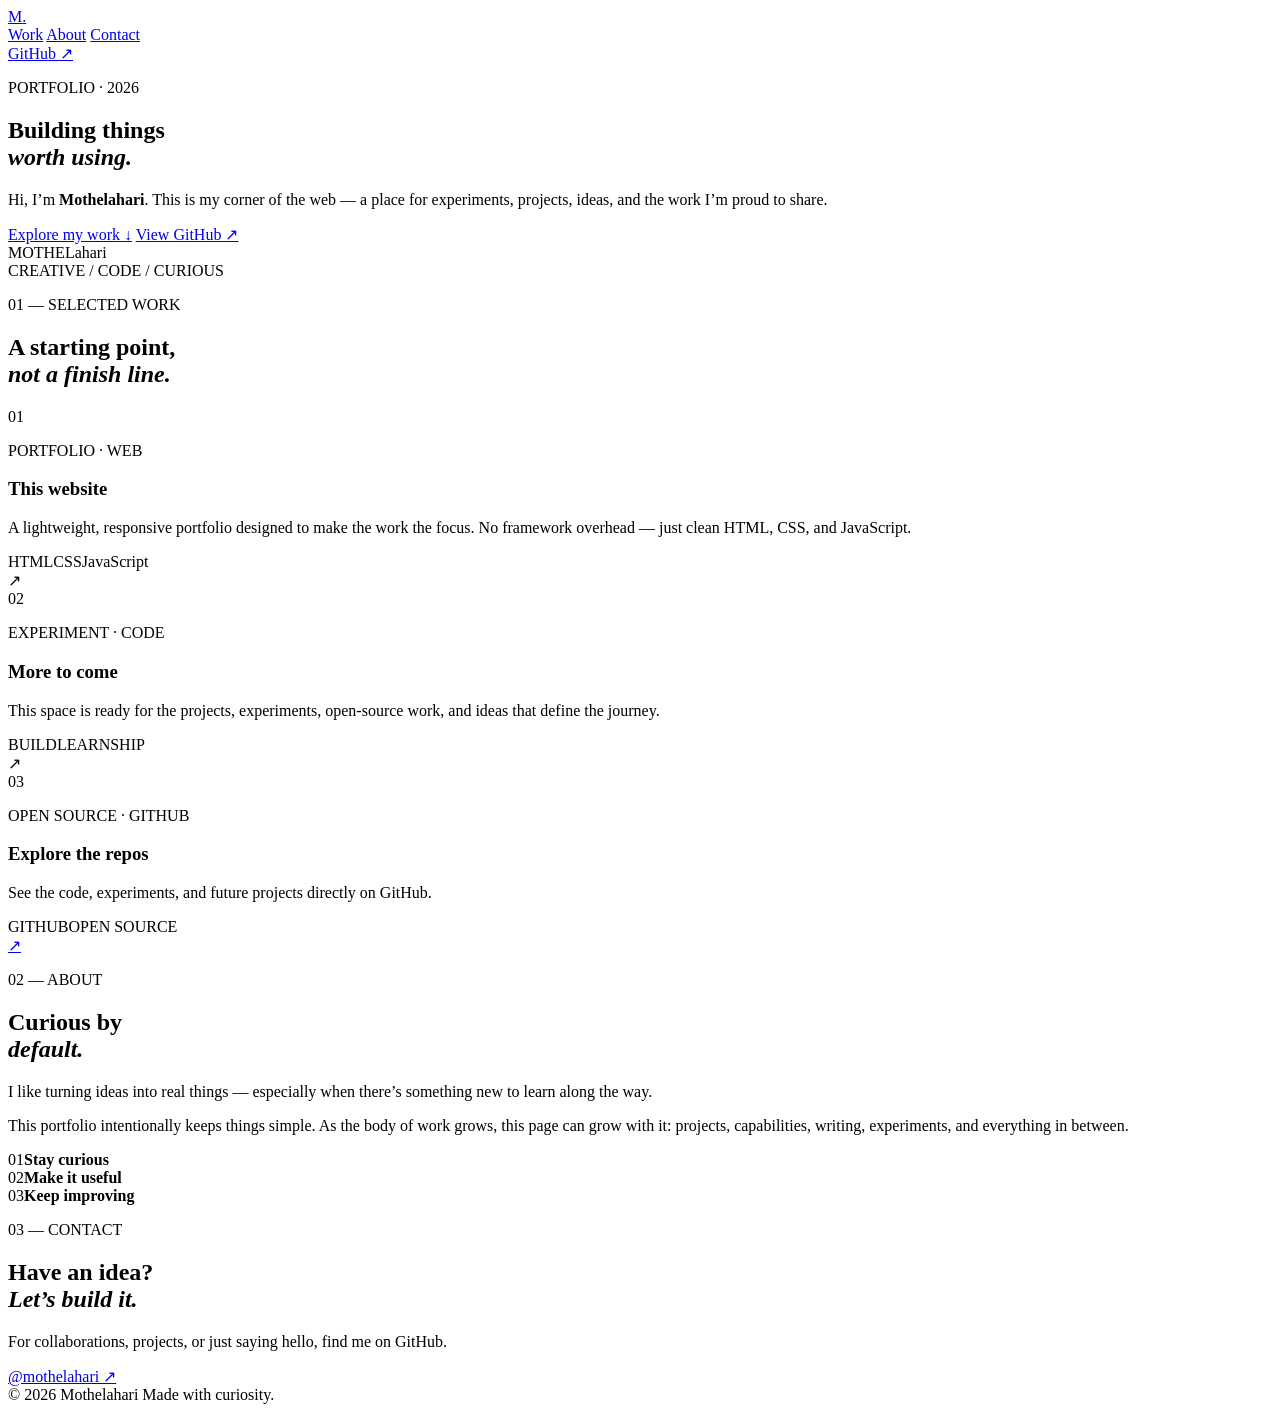
==== index.html @ 9bbef743 "Build initial portfolio homepage" ====
<!doctype html>
<html lang="en">
<head>
  <meta charset="UTF-8" />
  <meta name="viewport" content="width=device-width, initial-scale=1.0" />
  <meta name="description" content="Mothelahari — personal portfolio and selected work." />
  <title>Mothelahari — Portfolio</title>
  <link rel="preconnect" href="https://fonts.googleapis.com">
  <link rel="preconnect" href="https://fonts.gstatic.com" crossorigin>
  <link href="https://fonts.googleapis.com/css2?family=DM+Sans:wght@400;500;600;700&family=Space+Grotesk:wght@500;600;700&display=swap" rel="stylesheet">
  <link rel="stylesheet" href="styles.css" />
</head>
<body>
  <div class="noise" aria-hidden="true"></div>
  <header class="site-header">
    <a class="brand" href="#top" aria-label="Mothelahari home">M<span>.</span></a>
    <nav class="nav" aria-label="Primary navigation">
      <a href="#work">Work</a>
      <a href="#about">About</a>
      <a href="#contact">Contact</a>
    </nav>
    <a class="header-link" href="https://github.com/mothelahari" target="_blank" rel="noreferrer">GitHub ↗</a>
  </header>

  <main id="top">
    <section class="hero section-shell">
      <div class="hero-copy">
        <p class="eyebrow">PORTFOLIO · 2026</p>
        <h1>Building things<br><em>worth using.</em></h1>
        <p class="hero-text">Hi, I’m <strong>Mothelahari</strong>. This is my corner of the web — a place for experiments, projects, ideas, and the work I’m proud to share.</p>
        <div class="hero-actions">
          <a class="button button-primary" href="#work">Explore my work <span>↓</span></a>
          <a class="text-link" href="https://github.com/mothelahari" target="_blank" rel="noreferrer">View GitHub ↗</a>
        </div>
      </div>
      <div class="hero-card" aria-hidden="true">
        <div class="orb"></div>
        <div class="card-grid"></div>
        <div class="card-label">MOTHELahari<br><span>CREATIVE / CODE / CURIOUS</span></div>
      </div>
    </section>

    <section id="work" class="section-shell section">
      <div class="section-heading">
        <p class="eyebrow">01 — SELECTED WORK</p>
        <h2>A starting point,<br><em>not a finish line.</em></h2>
      </div>
      <div class="projects">
        <article class="project project-featured">
          <div class="project-index">01</div>
          <div>
            <p class="project-type">PORTFOLIO · WEB</p>
            <h3>This website</h3>
            <p>A lightweight, responsive portfolio designed to make the work the focus. No framework overhead — just clean HTML, CSS, and JavaScript.</p>
            <div class="tags"><span>HTML</span><span>CSS</span><span>JavaScript</span></div>
          </div>
          <span class="project-arrow">↗</span>
        </article>
        <article class="project">
          <div class="project-index">02</div>
          <div>
            <p class="project-type">EXPERIMENT · CODE</p>
            <h3>More to come</h3>
            <p>This space is ready for the projects, experiments, open-source work, and ideas that define the journey.</p>
            <div class="tags"><span>BUILD</span><span>LEARN</span><span>SHIP</span></div>
          </div>
          <span class="project-arrow">↗</span>
        </article>
        <article class="project">
          <div class="project-index">03</div>
          <div>
            <p class="project-type">OPEN SOURCE · GITHUB</p>
            <h3>Explore the repos</h3>
            <p>See the code, experiments, and future projects directly on GitHub.</p>
            <div class="tags"><span>GITHUB</span><span>OPEN SOURCE</span></div>
          </div>
          <a class="project-arrow" href="https://github.com/mothelahari" target="_blank" rel="noreferrer" aria-label="Open GitHub">↗</a>
        </article>
      </div>
    </section>

    <section id="about" class="about section-shell section">
      <div>
        <p class="eyebrow">02 — ABOUT</p>
        <h2>Curious by<br><em>default.</em></h2>
      </div>
      <div class="about-copy">
        <p>I like turning ideas into real things — especially when there’s something new to learn along the way.</p>
        <p>This portfolio intentionally keeps things simple. As the body of work grows, this page can grow with it: projects, capabilities, writing, experiments, and everything in between.</p>
        <div class="principles">
          <div><span>01</span><strong>Stay curious</strong></div>
          <div><span>02</span><strong>Make it useful</strong></div>
          <div><span>03</span><strong>Keep improving</strong></div>
        </div>
      </div>
    </section>

    <section id="contact" class="contact section-shell section">
      <p class="eyebrow">03 — CONTACT</p>
      <h2>Have an idea?<br><em>Let’s build it.</em></h2>
      <p>For collaborations, projects, or just saying hello, find me on GitHub.</p>
      <a class="button button-primary" href="https://github.com/mothelahari" target="_blank" rel="noreferrer">@mothelahari ↗</a>
    </section>
  </main>

  <footer class="footer section-shell">
    <span>© 2026 Mothelahari</span>
    <span>Made with curiosity.</span>
  </footer>
  <script src="script.js"></script>
</body>
</html>
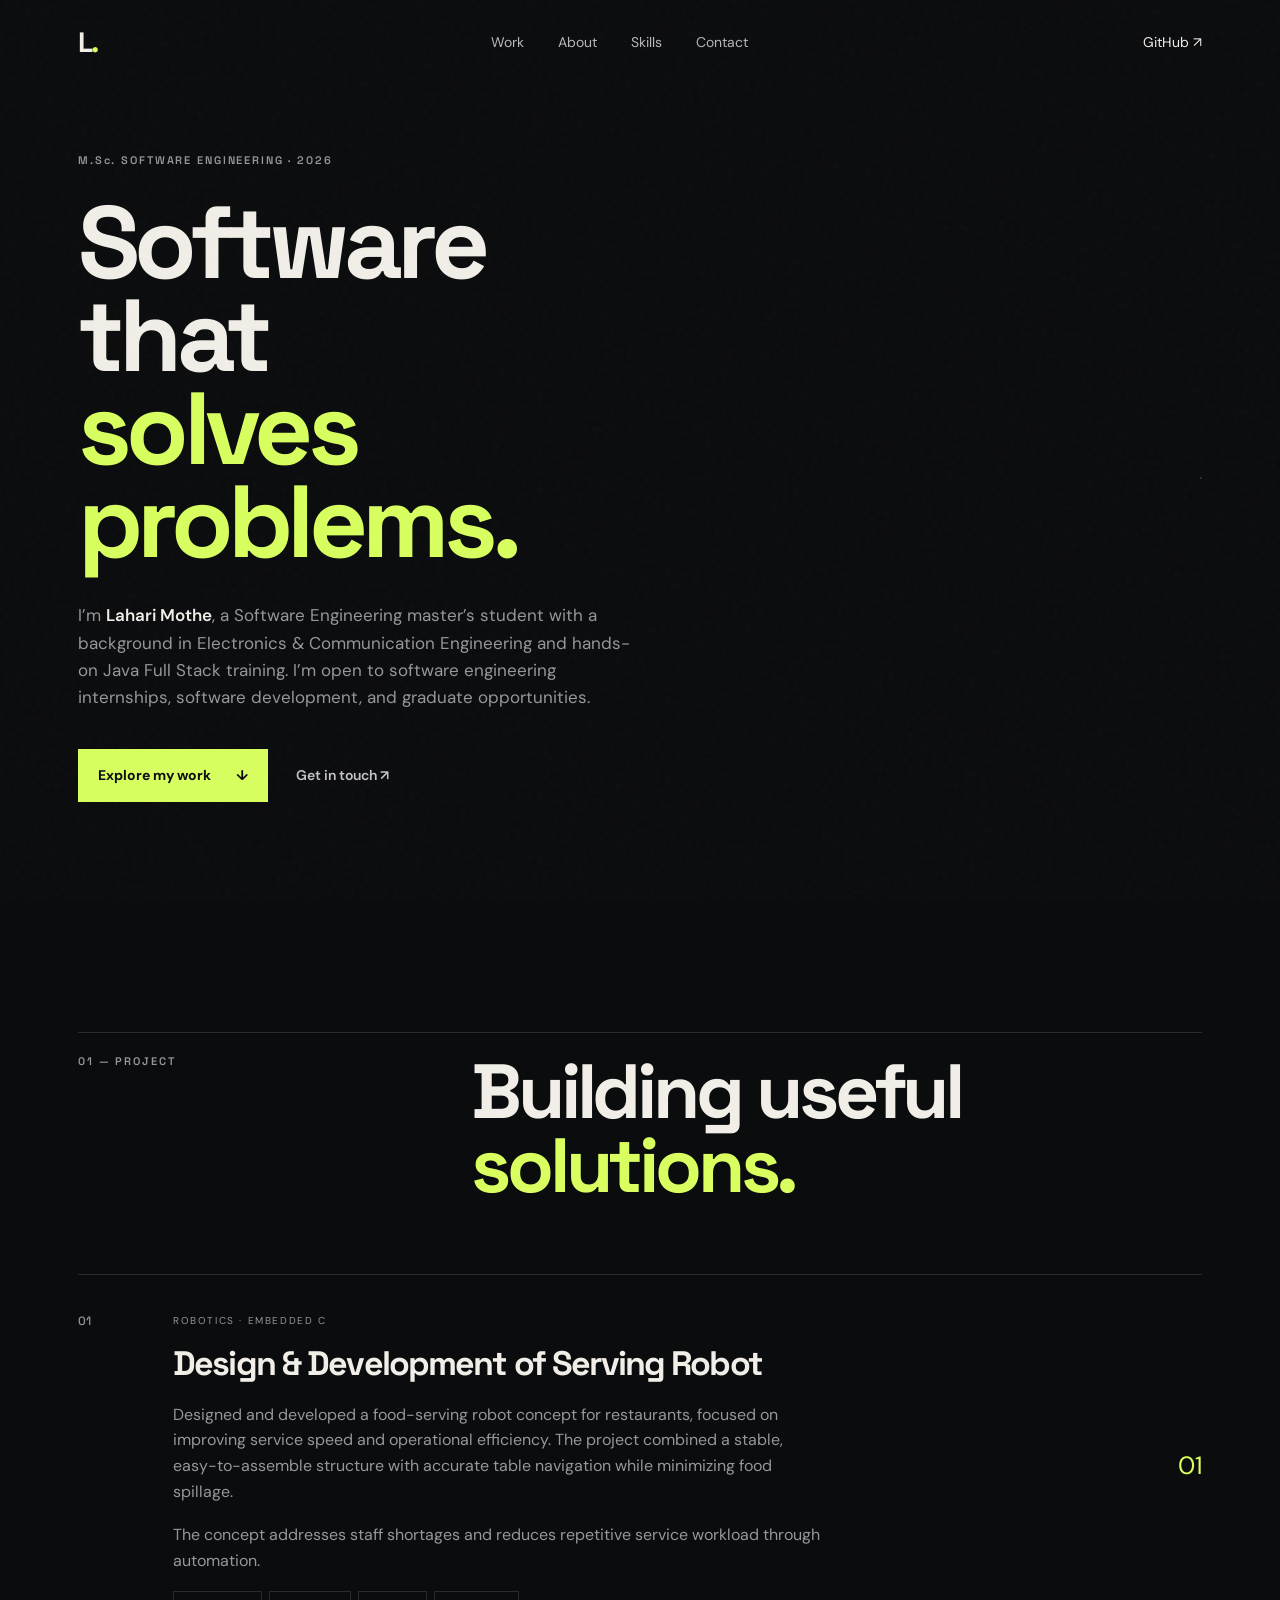
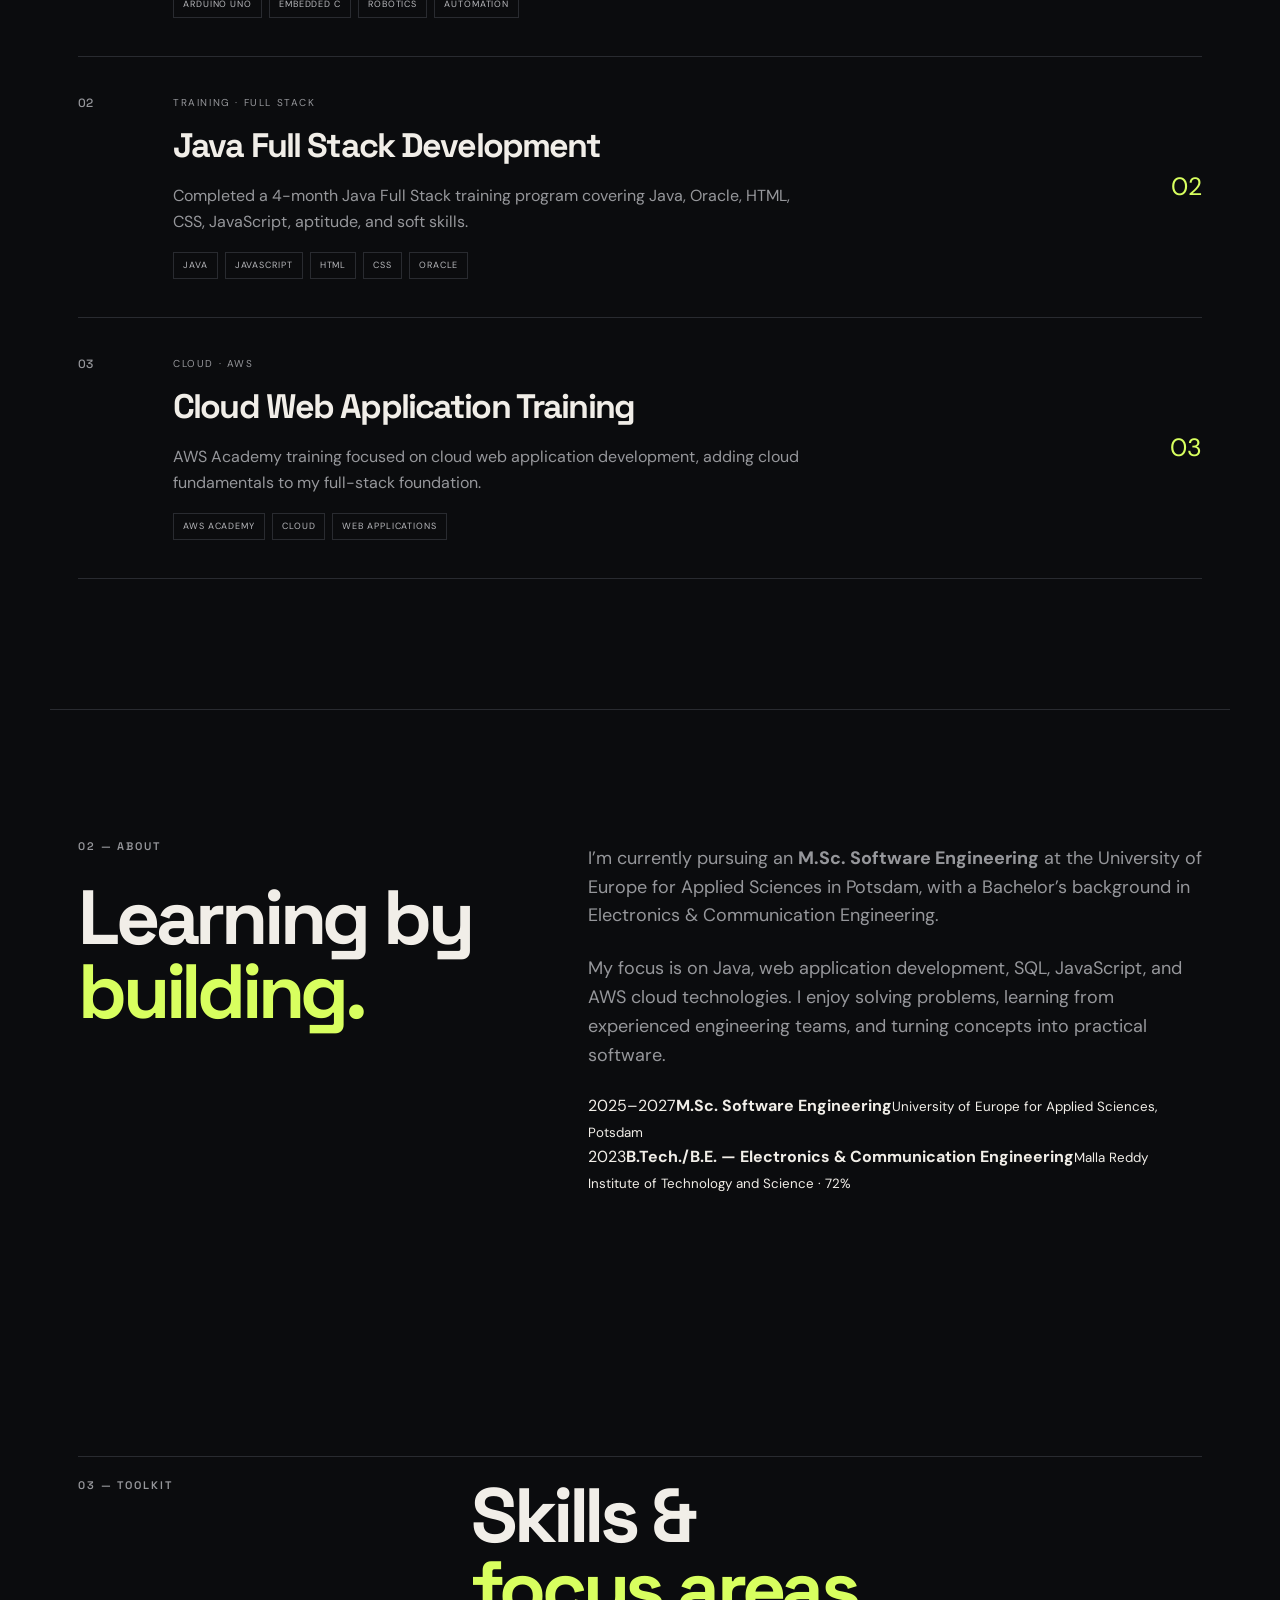
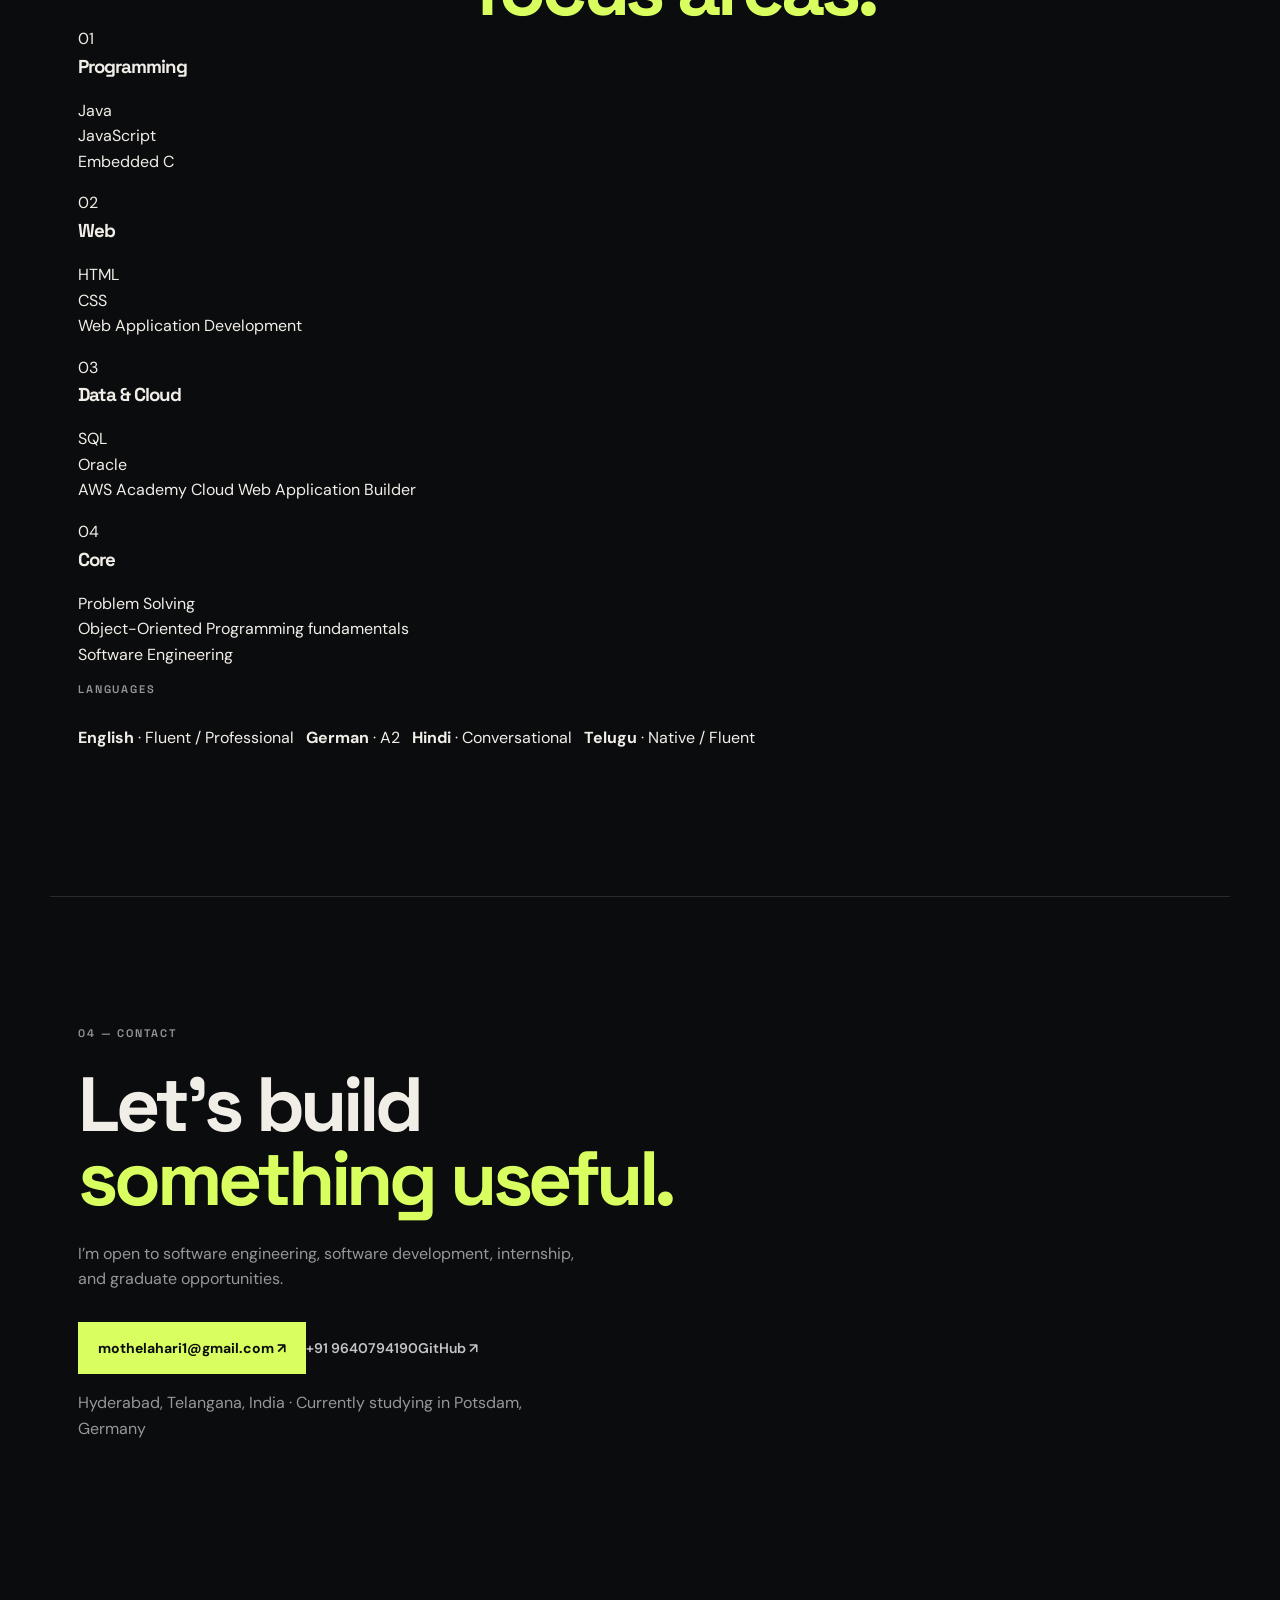
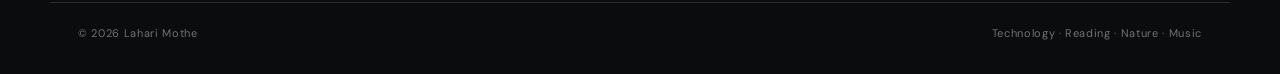
==== commit 3ef38cb6: "Update portfolio with CV profile and experience" ====
--- a/index.html
+++ b/index.html
@@ -3,8 +3,8 @@
 <head>
   <meta charset="UTF-8" />
   <meta name="viewport" content="width=device-width, initial-scale=1.0" />
-  <meta name="description" content="Mothelahari — personal portfolio and selected work." />
-  <title>Mothelahari — Portfolio</title>
+  <meta name="description" content="Lahari Mothe — M.Sc. Software Engineering student and software engineering professional." />
+  <title>Lahari Mothe — Software Engineering Portfolio</title>
   <link rel="preconnect" href="https://fonts.googleapis.com">
   <link rel="preconnect" href="https://fonts.gstatic.com" crossorigin>
   <link href="https://fonts.googleapis.com/css2?family=DM+Sans:wght@400;500;600;700&family=Space+Grotesk:wght@500;600;700&display=swap" rel="stylesheet">
@@ -13,11 +13,9 @@
 <body>
   <div class="noise" aria-hidden="true"></div>
   <header class="site-header">
-    <a class="brand" href="#top" aria-label="Mothelahari home">M<span>.</span></a>
+    <a class="brand" href="#top" aria-label="Lahari home">L<span>.</span></a>
     <nav class="nav" aria-label="Primary navigation">
-      <a href="#work">Work</a>
-      <a href="#about">About</a>
-      <a href="#contact">Contact</a>
+      <a href="#work">Work</a><a href="#about">About</a><a href="#skills">Skills</a><a href="#contact">Contact</a>
     </nav>
     <a class="header-link" href="https://github.com/mothelahari" target="_blank" rel="noreferrer">GitHub ↗</a>
   </header>
@@ -25,88 +23,76 @@
   <main id="top">
     <section class="hero section-shell">
       <div class="hero-copy">
-        <p class="eyebrow">PORTFOLIO · 2026</p>
-        <h1>Building things<br><em>worth using.</em></h1>
-        <p class="hero-text">Hi, I’m <strong>Mothelahari</strong>. This is my corner of the web — a place for experiments, projects, ideas, and the work I’m proud to share.</p>
+        <p class="eyebrow">M.Sc. SOFTWARE ENGINEERING · 2026</p>
+        <h1>Software that<br><em>solves problems.</em></h1>
+        <p class="hero-text">I’m <strong>Lahari Mothe</strong>, a Software Engineering master’s student with a background in Electronics & Communication Engineering and hands-on Java Full Stack training. I’m open to software engineering internships, software development, and graduate opportunities.</p>
         <div class="hero-actions">
           <a class="button button-primary" href="#work">Explore my work <span>↓</span></a>
-          <a class="text-link" href="https://github.com/mothelahari" target="_blank" rel="noreferrer">View GitHub ↗</a>
+          <a class="text-link" href="mailto:mothelahari1@gmail.com">Get in touch ↗</a>
         </div>
       </div>
       <div class="hero-card" aria-hidden="true">
-        <div class="orb"></div>
-        <div class="card-grid"></div>
-        <div class="card-label">MOTHELahari<br><span>CREATIVE / CODE / CURIOUS</span></div>
+        <div class="orb"></div><div class="card-grid"></div>
+        <div class="card-label">LAHARI MOTHE<br><span>JAVA / WEB / CLOUD / SOFTWARE</span></div>
       </div>
     </section>
 
     <section id="work" class="section-shell section">
-      <div class="section-heading">
-        <p class="eyebrow">01 — SELECTED WORK</p>
-        <h2>A starting point,<br><em>not a finish line.</em></h2>
-      </div>
+      <div class="section-heading"><p class="eyebrow">01 — PROJECT</p><h2>Building useful<br><em>solutions.</em></h2></div>
       <div class="projects">
         <article class="project project-featured">
-          <div class="project-index">01</div>
-          <div>
-            <p class="project-type">PORTFOLIO · WEB</p>
-            <h3>This website</h3>
-            <p>A lightweight, responsive portfolio designed to make the work the focus. No framework overhead — just clean HTML, CSS, and JavaScript.</p>
-            <div class="tags"><span>HTML</span><span>CSS</span><span>JavaScript</span></div>
-          </div>
-          <span class="project-arrow">↗</span>
+          <div class="project-index">01</div><div>
+            <p class="project-type">ROBOTICS · EMBEDDED C</p><h3>Design & Development of Serving Robot</h3>
+            <p>Designed and developed a food-serving robot concept for restaurants, focused on improving service speed and operational efficiency. The project combined a stable, easy-to-assemble structure with accurate table navigation while minimizing food spillage.</p>
+            <p>The concept addresses staff shortages and reduces repetitive service workload through automation.</p>
+            <div class="tags"><span>ARDUINO UNO</span><span>EMBEDDED C</span><span>ROBOTICS</span><span>AUTOMATION</span></div>
+          </div><span class="project-arrow">01</span>
         </article>
         <article class="project">
-          <div class="project-index">02</div>
-          <div>
-            <p class="project-type">EXPERIMENT · CODE</p>
-            <h3>More to come</h3>
-            <p>This space is ready for the projects, experiments, open-source work, and ideas that define the journey.</p>
-            <div class="tags"><span>BUILD</span><span>LEARN</span><span>SHIP</span></div>
-          </div>
-          <span class="project-arrow">↗</span>
+          <div class="project-index">02</div><div>
+            <p class="project-type">TRAINING · FULL STACK</p><h3>Java Full Stack Development</h3>
+            <p>Completed a 4-month Java Full Stack training program covering Java, Oracle, HTML, CSS, JavaScript, aptitude, and soft skills.</p>
+            <div class="tags"><span>JAVA</span><span>JAVASCRIPT</span><span>HTML</span><span>CSS</span><span>ORACLE</span></div>
+          </div><span class="project-arrow">02</span>
         </article>
         <article class="project">
-          <div class="project-index">03</div>
-          <div>
-            <p class="project-type">OPEN SOURCE · GITHUB</p>
-            <h3>Explore the repos</h3>
-            <p>See the code, experiments, and future projects directly on GitHub.</p>
-            <div class="tags"><span>GITHUB</span><span>OPEN SOURCE</span></div>
-          </div>
-          <a class="project-arrow" href="https://github.com/mothelahari" target="_blank" rel="noreferrer" aria-label="Open GitHub">↗</a>
+          <div class="project-index">03</div><div>
+            <p class="project-type">CLOUD · AWS</p><h3>Cloud Web Application Training</h3>
+            <p>AWS Academy training focused on cloud web application development, adding cloud fundamentals to my full-stack foundation.</p>
+            <div class="tags"><span>AWS ACADEMY</span><span>CLOUD</span><span>WEB APPLICATIONS</span></div>
+          </div><span class="project-arrow">03</span>
         </article>
       </div>
     </section>
 
     <section id="about" class="about section-shell section">
-      <div>
-        <p class="eyebrow">02 — ABOUT</p>
-        <h2>Curious by<br><em>default.</em></h2>
-      </div>
+      <div><p class="eyebrow">02 — ABOUT</p><h2>Learning by<br><em>building.</em></h2></div>
       <div class="about-copy">
-        <p>I like turning ideas into real things — especially when there’s something new to learn along the way.</p>
-        <p>This portfolio intentionally keeps things simple. As the body of work grows, this page can grow with it: projects, capabilities, writing, experiments, and everything in between.</p>
-        <div class="principles">
-          <div><span>01</span><strong>Stay curious</strong></div>
-          <div><span>02</span><strong>Make it useful</strong></div>
-          <div><span>03</span><strong>Keep improving</strong></div>
-        </div>
+        <p>I’m currently pursuing an <strong>M.Sc. Software Engineering</strong> at the University of Europe for Applied Sciences in Potsdam, with a Bachelor’s background in Electronics & Communication Engineering.</p>
+        <p>My focus is on Java, web application development, SQL, JavaScript, and AWS cloud technologies. I enjoy solving problems, learning from experienced engineering teams, and turning concepts into practical software.</p>
+        <div class="education"><div><span>2025–2027</span><strong>M.Sc. Software Engineering</strong><small>University of Europe for Applied Sciences, Potsdam</small></div><div><span>2023</span><strong>B.Tech./B.E. — Electronics & Communication Engineering</strong><small>Malla Reddy Institute of Technology and Science · 72%</small></div></div>
       </div>
     </section>
 
+    <section id="skills" class="skills section-shell section">
+      <div class="section-heading"><p class="eyebrow">03 — TOOLKIT</p><h2>Skills &<br><em>focus areas.</em></h2></div>
+      <div class="skill-grid">
+        <div><span>01</span><h3>Programming</h3><p>Java<br>JavaScript<br>Embedded C</p></div>
+        <div><span>02</span><h3>Web</h3><p>HTML<br>CSS<br>Web Application Development</p></div>
+        <div><span>03</span><h3>Data & Cloud</h3><p>SQL<br>Oracle<br>AWS Academy Cloud Web Application Builder</p></div>
+        <div><span>04</span><h3>Core</h3><p>Problem Solving<br>Object-Oriented Programming fundamentals<br>Software Engineering</p></div>
+      </div>
+      <div class="languages"><p class="eyebrow">LANGUAGES</p><p><strong>English</strong> · Fluent / Professional &nbsp; <strong>German</strong> · A2 &nbsp; <strong>Hindi</strong> · Conversational &nbsp; <strong>Telugu</strong> · Native / Fluent</p></div>
+    </section>
+
     <section id="contact" class="contact section-shell section">
-      <p class="eyebrow">03 — CONTACT</p>
-      <h2>Have an idea?<br><em>Let’s build it.</em></h2>
-      <p>For collaborations, projects, or just saying hello, find me on GitHub.</p>
-      <a class="button button-primary" href="https://github.com/mothelahari" target="_blank" rel="noreferrer">@mothelahari ↗</a>
+      <p class="eyebrow">04 — CONTACT</p><h2>Let’s build<br><em>something useful.</em></h2>
+      <p>I’m open to software engineering, software development, internship, and graduate opportunities.</p>
+      <div class="contact-links"><a class="button button-primary" href="mailto:mothelahari1@gmail.com">mothelahari1@gmail.com ↗</a><a class="text-link" href="tel:+919640794190">+91 9640794190</a><a class="text-link" href="https://github.com/mothelahari" target="_blank" rel="noreferrer">GitHub ↗</a></div>
+      <p class="location">Hyderabad, Telangana, India · Currently studying in Potsdam, Germany</p>
     </section>
   </main>
-
-  <footer class="footer section-shell">
-    <span>© 2026 Mothelahari</span>
-    <span>Made with curiosity.</span>
-  </footer>
+  <footer class="footer section-shell"><span>© 2026 Lahari Mothe</span><span>Technology · Reading · Nature · Music</span></footer>
   <script src="script.js"></script>
 </body>
 </html>
--- a/styles.css
+++ b/styles.css
@@ -0,0 +1,32 @@
+:root {
+  --bg: #0b0c0e;
+  --panel: #111317;
+  --text: #f1eee8;
+  --muted: #96979b;
+  --line: #292b30;
+  --accent: #d8ff5f;
+  --max: 1180px;
+}
+* { box-sizing: border-box; }
+html { scroll-behavior: smooth; }
+body { margin: 0; background: var(--bg); color: var(--text); font-family: 'DM Sans', sans-serif; line-height: 1.6; }
+a { color: inherit; text-decoration: none; }
+.noise { position: fixed; inset: 0; pointer-events: none; opacity: .035; z-index: 10; background-image: url("data:image/svg+xml,%3Csvg viewBox='0 0 180 180' xmlns='http://www.w3.org/2000/svg'%3E%3Cfilter id='n'%3E%3CfeTurbulence type='fractalNoise' baseFrequency='.9' numOctaves='3' stitchTiles='stitch'/%3E%3C/filter%3E%3Crect width='100%25' height='100%25' filter='url(%23n)' opacity='.7'/%3E%3C/svg%3E"); }
+.site-header { max-width: var(--max); margin: auto; padding: 28px 28px; display: flex; align-items: center; justify-content: space-between; position: relative; z-index: 2; }
+.brand { font: 700 28px/1 'Space Grotesk', sans-serif; letter-spacing: -.08em; }.brand span { color: var(--accent); }
+.nav { display: flex; gap: 34px; color: #b7b7ba; font-size: 14px; }.nav a:hover, .header-link:hover, .text-link:hover { color: var(--accent); }
+.header-link { font-size: 14px; }
+.section-shell { max-width: var(--max); margin: auto; padding-left: 28px; padding-right: 28px; }
+.hero { min-height: calc(100vh - 82px); display: grid; grid-template-columns: 1.15fr .85fr; align-items: center; gap: 80px; padding-top: 70px; padding-bottom: 100px; }
+.eyebrow { font: 600 11px/1.2 'Space Grotesk', sans-serif; letter-spacing: .17em; color: var(--muted); margin: 0 0 28px; }
+h1, h2, h3 { font-family: 'Space Grotesk', sans-serif; letter-spacing: -.055em; margin: 0; }
+h1 { font-size: clamp(64px, 8vw, 118px); line-height: .91; max-width: 850px; }.hero h1 em, h2 em { color: var(--accent); font-style: normal; }
+.hero-text { max-width: 560px; margin: 34px 0 0; color: var(--muted); font-size: 17px; }.hero-text strong { color: var(--text); font-weight: 600; }
+.hero-actions { display: flex; align-items: center; gap: 28px; margin-top: 38px; }.button { display: inline-flex; gap: 25px; align-items: center; padding: 15px 20px; font-weight: 700; font-size: 14px; transition: transform .2s ease, background .2s ease; }.button:hover { transform: translateY(-2px); }.button-primary { background: var(--accent); color: #0b0c0e; }.text-link { color: #c5c5c7; font-size: 14px; font-weight: 600; }
+.hero-card { aspect-ratio: 1; max-width: 480px; justify-self: end; position: relative; overflow: hidden; background: #101216; border: 1px solid var(--line); }.card-grid { position: absolute; inset: 0; background-image: linear-gradient(var(--line) 1px, transparent 1px), linear-gradient(90deg, var(--line) 1px, transparent 1px); background-size: 44px 44px; opacity: .5; }.orb { width: 58%; aspect-ratio: 1; border-radius: 50%; position: absolute; left: 21%; top: 18%; background: radial-gradient(circle at 35% 30%, #f4ffb4 0 7%, var(--accent) 18%, #738a20 55%, transparent 72%); filter: blur(.2px); box-shadow: 0 0 80px rgba(216,255,95,.18); }.card-label { position: absolute; left: 24px; bottom: 20px; font: 700 12px/1.3 'Space Grotesk'; letter-spacing: .12em; }.card-label span { color: var(--muted); font-size: 8px; }
+.section { padding-top: 130px; padding-bottom: 130px; }.section-heading { display: grid; grid-template-columns: .7fr 1.3fr; align-items: start; border-top: 1px solid var(--line); padding-top: 22px; }.section-heading h2, .about h2, .contact h2 { font-size: clamp(48px, 6vw, 82px); line-height: .96; }
+.projects { margin-top: 72px; border-top: 1px solid var(--line); }.project { display: grid; grid-template-columns: 70px 1fr 40px; gap: 25px; padding: 38px 0; border-bottom: 1px solid var(--line); transition: padding .25s ease; }.project:hover { padding-left: 12px; padding-right: 12px; }.project-index { color: var(--muted); font: 500 12px 'Space Grotesk'; }.project-type { color: var(--muted); font-size: 10px; letter-spacing: .16em; margin: 0 0 8px; }.project h3 { font-size: 34px; }.project p:not(.project-type) { max-width: 650px; color: var(--muted); margin: 10px 0 18px; }.project-arrow { font-size: 25px; color: var(--accent); align-self: center; text-align: right; }.tags { display: flex; gap: 7px; flex-wrap: wrap; }.tags span { border: 1px solid var(--line); color: #b8b9bd; padding: 5px 9px; font-size: 9px; letter-spacing: .1em; }
+.about { display: grid; grid-template-columns: .8fr 1.2fr; gap: 100px; border-top: 1px solid var(--line); }.about-copy { padding-top: 4px; max-width: 650px; }.about-copy > p { color: var(--muted); font-size: 18px; margin: 0 0 24px; }.principles { margin-top: 50px; border-top: 1px solid var(--line); }.principles div { display: flex; gap: 40px; padding: 18px 0; border-bottom: 1px solid var(--line); }.principles span { color: var(--muted); font-size: 11px; }.principles strong { font-family: 'Space Grotesk'; font-size: 15px; }
+.contact { border-top: 1px solid var(--line); }.contact h2 { margin-bottom: 25px; }.contact > p:not(.eyebrow) { color: var(--muted); max-width: 500px; margin-bottom: 30px; }.footer { border-top: 1px solid var(--line); padding-top: 22px; padding-bottom: 32px; display: flex; justify-content: space-between; color: #707176; font-size: 11px; letter-spacing: .06em; }
+@media (max-width: 800px) { .nav { display: none; }.hero { grid-template-columns: 1fr; gap: 55px; padding-top: 45px; }.hero-card { justify-self: start; width: min(100%, 430px); }.section-heading, .about { grid-template-columns: 1fr; gap: 35px; }.section { padding-top: 90px; padding-bottom: 90px; }.project { grid-template-columns: 38px 1fr 25px; gap: 10px; }.project h3 { font-size: 27px; }.footer { flex-direction: column; gap: 8px; } }
+@media (max-width: 480px) { .site-header, .section-shell { padding-left: 20px; padding-right: 20px; } h1 { font-size: 58px; }.hero-text { font-size: 15px; }.hero-actions { flex-wrap: wrap; gap: 20px; }.hero-card { width: 100%; }.section-heading h2, .about h2, .contact h2 { font-size: 47px; } }
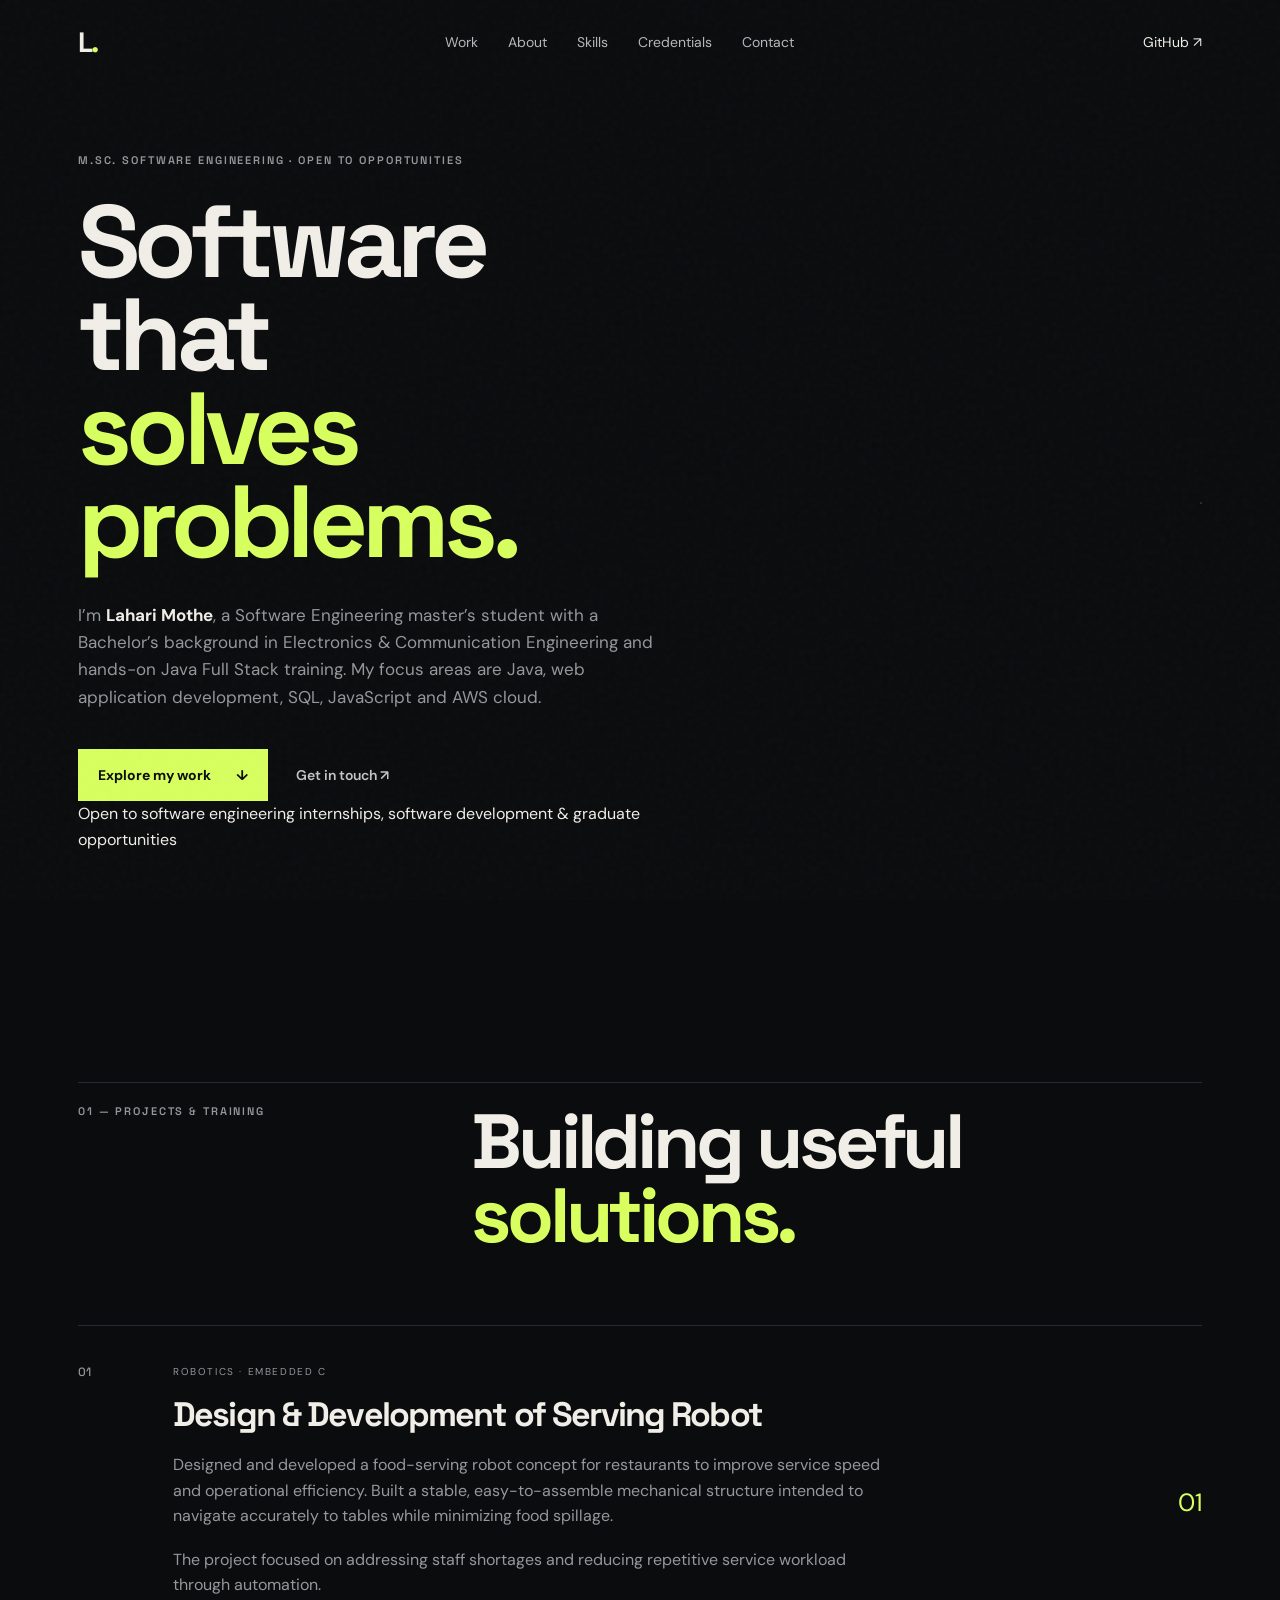
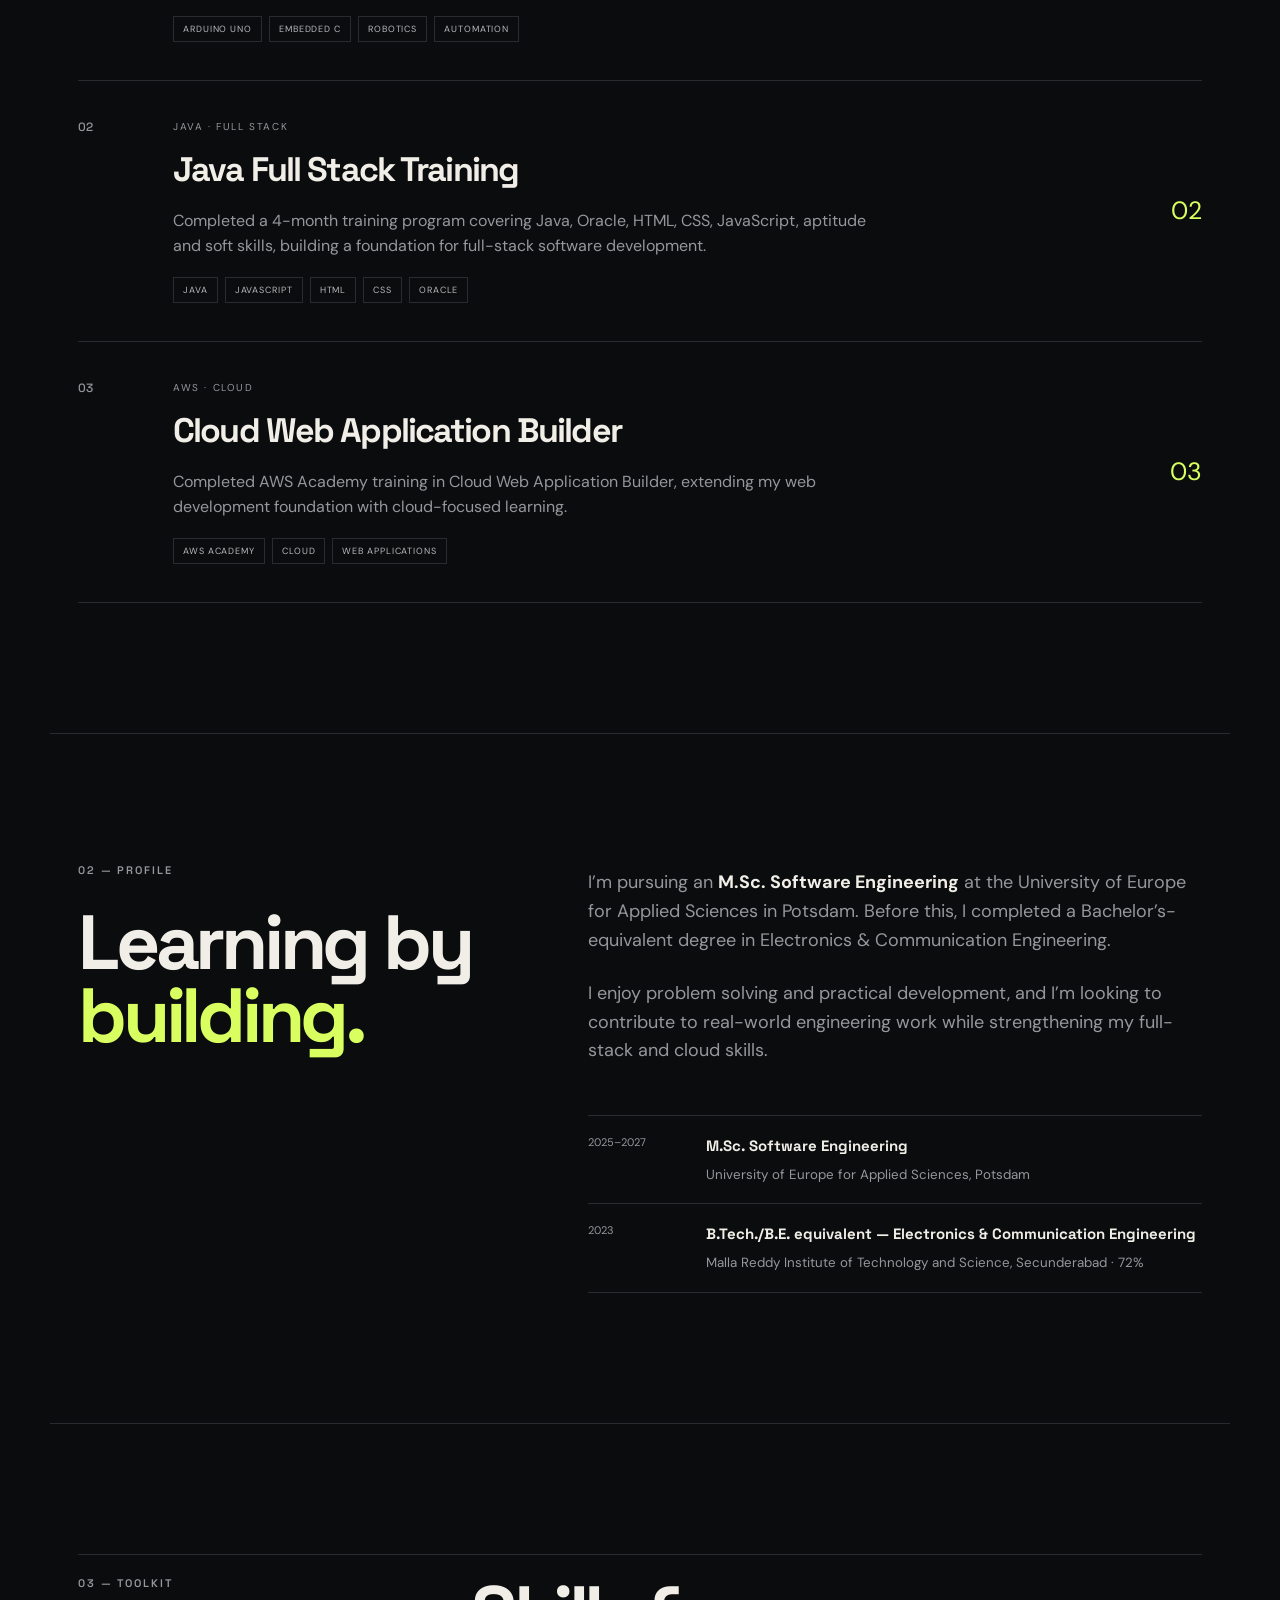
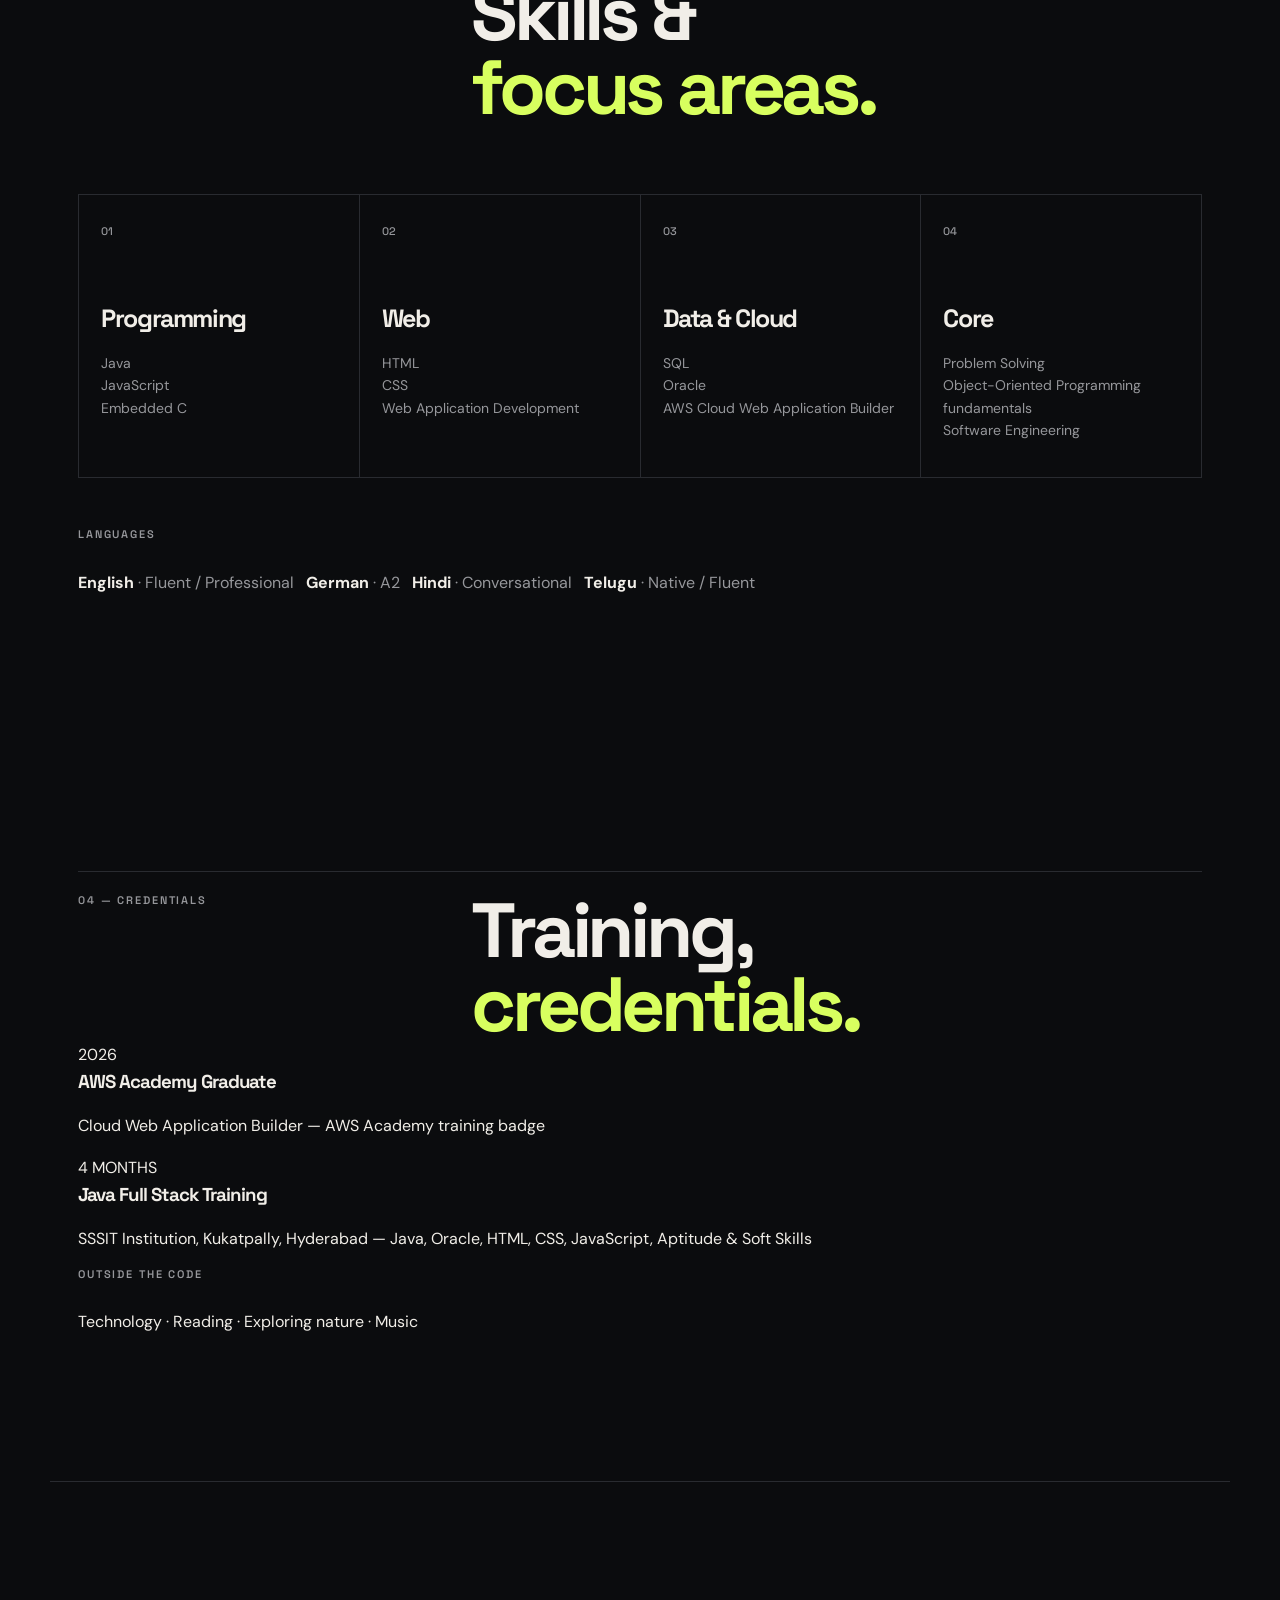
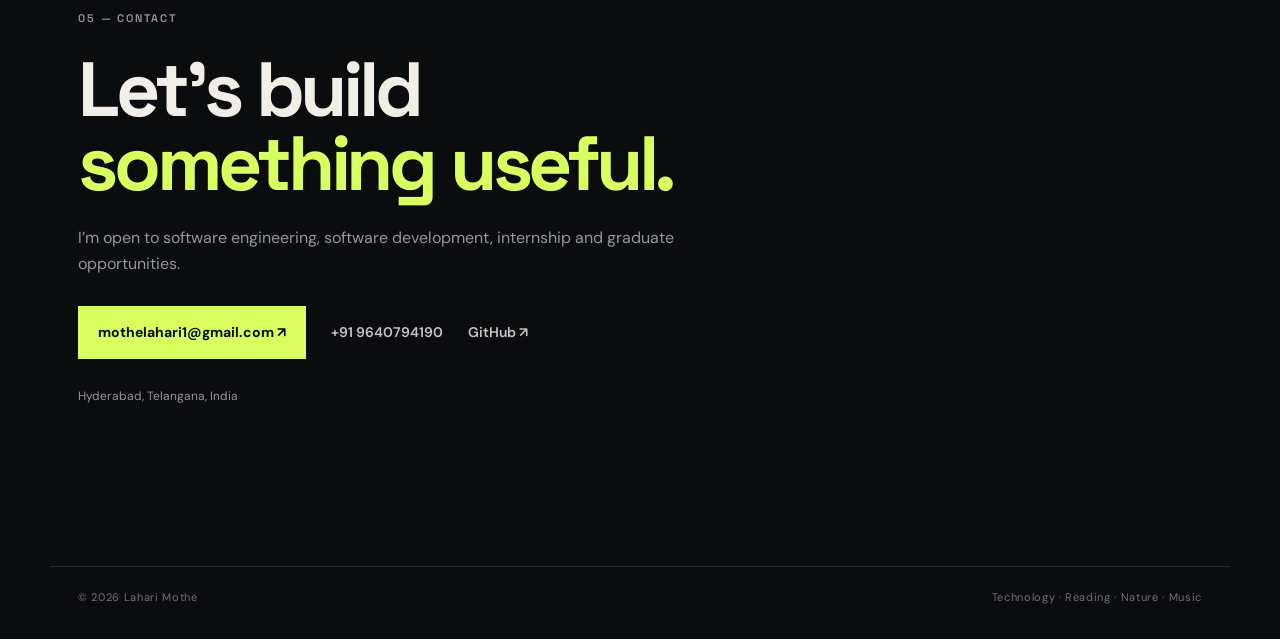
==== commit 4d3c6089: "Refine portfolio with CV certifications and profile details" ====
--- a/index.html
+++ b/index.html
@@ -3,10 +3,9 @@
 <head>
   <meta charset="UTF-8" />
   <meta name="viewport" content="width=device-width, initial-scale=1.0" />
-  <meta name="description" content="Lahari Mothe — M.Sc. Software Engineering student and software engineering professional." />
+  <meta name="description" content="Lahari Mothe — M.Sc. Software Engineering student with Java Full Stack, web, SQL and AWS cloud training." />
   <title>Lahari Mothe — Software Engineering Portfolio</title>
-  <link rel="preconnect" href="https://fonts.googleapis.com">
-  <link rel="preconnect" href="https://fonts.gstatic.com" crossorigin>
+  <link rel="preconnect" href="https://fonts.googleapis.com"><link rel="preconnect" href="https://fonts.gstatic.com" crossorigin>
   <link href="https://fonts.googleapis.com/css2?family=DM+Sans:wght@400;500;600;700&family=Space+Grotesk:wght@500;600;700&display=swap" rel="stylesheet">
   <link rel="stylesheet" href="styles.css" />
 </head>
@@ -14,83 +13,51 @@
   <div class="noise" aria-hidden="true"></div>
   <header class="site-header">
     <a class="brand" href="#top" aria-label="Lahari home">L<span>.</span></a>
-    <nav class="nav" aria-label="Primary navigation">
-      <a href="#work">Work</a><a href="#about">About</a><a href="#skills">Skills</a><a href="#contact">Contact</a>
-    </nav>
+    <nav class="nav" aria-label="Primary navigation"><a href="#work">Work</a><a href="#about">About</a><a href="#skills">Skills</a><a href="#credentials">Credentials</a><a href="#contact">Contact</a></nav>
     <a class="header-link" href="https://github.com/mothelahari" target="_blank" rel="noreferrer">GitHub ↗</a>
   </header>
 
   <main id="top">
     <section class="hero section-shell">
       <div class="hero-copy">
-        <p class="eyebrow">M.Sc. SOFTWARE ENGINEERING · 2026</p>
+        <p class="eyebrow">M.SC. SOFTWARE ENGINEERING · OPEN TO OPPORTUNITIES</p>
         <h1>Software that<br><em>solves problems.</em></h1>
-        <p class="hero-text">I’m <strong>Lahari Mothe</strong>, a Software Engineering master’s student with a background in Electronics & Communication Engineering and hands-on Java Full Stack training. I’m open to software engineering internships, software development, and graduate opportunities.</p>
-        <div class="hero-actions">
-          <a class="button button-primary" href="#work">Explore my work <span>↓</span></a>
-          <a class="text-link" href="mailto:mothelahari1@gmail.com">Get in touch ↗</a>
-        </div>
+        <p class="hero-text">I’m <strong>Lahari Mothe</strong>, a Software Engineering master’s student with a Bachelor’s background in Electronics & Communication Engineering and hands-on Java Full Stack training. My focus areas are Java, web application development, SQL, JavaScript and AWS cloud.</p>
+        <div class="hero-actions"><a class="button button-primary" href="#work">Explore my work <span>↓</span></a><a class="text-link" href="mailto:mothelahari1@gmail.com">Get in touch ↗</a></div>
+        <div class="availability"><span></span> Open to software engineering internships, software development & graduate opportunities</div>
       </div>
-      <div class="hero-card" aria-hidden="true">
-        <div class="orb"></div><div class="card-grid"></div>
-        <div class="card-label">LAHARI MOTHE<br><span>JAVA / WEB / CLOUD / SOFTWARE</span></div>
-      </div>
+      <div class="hero-card" aria-hidden="true"><div class="orb"></div><div class="card-grid"></div><div class="card-label">LAHARI MOTHE<br><span>JAVA / WEB / CLOUD / SOFTWARE</span></div></div>
     </section>
 
     <section id="work" class="section-shell section">
-      <div class="section-heading"><p class="eyebrow">01 — PROJECT</p><h2>Building useful<br><em>solutions.</em></h2></div>
+      <div class="section-heading"><p class="eyebrow">01 — PROJECTS & TRAINING</p><h2>Building useful<br><em>solutions.</em></h2></div>
       <div class="projects">
-        <article class="project project-featured">
-          <div class="project-index">01</div><div>
-            <p class="project-type">ROBOTICS · EMBEDDED C</p><h3>Design & Development of Serving Robot</h3>
-            <p>Designed and developed a food-serving robot concept for restaurants, focused on improving service speed and operational efficiency. The project combined a stable, easy-to-assemble structure with accurate table navigation while minimizing food spillage.</p>
-            <p>The concept addresses staff shortages and reduces repetitive service workload through automation.</p>
-            <div class="tags"><span>ARDUINO UNO</span><span>EMBEDDED C</span><span>ROBOTICS</span><span>AUTOMATION</span></div>
-          </div><span class="project-arrow">01</span>
-        </article>
-        <article class="project">
-          <div class="project-index">02</div><div>
-            <p class="project-type">TRAINING · FULL STACK</p><h3>Java Full Stack Development</h3>
-            <p>Completed a 4-month Java Full Stack training program covering Java, Oracle, HTML, CSS, JavaScript, aptitude, and soft skills.</p>
-            <div class="tags"><span>JAVA</span><span>JAVASCRIPT</span><span>HTML</span><span>CSS</span><span>ORACLE</span></div>
-          </div><span class="project-arrow">02</span>
-        </article>
-        <article class="project">
-          <div class="project-index">03</div><div>
-            <p class="project-type">CLOUD · AWS</p><h3>Cloud Web Application Training</h3>
-            <p>AWS Academy training focused on cloud web application development, adding cloud fundamentals to my full-stack foundation.</p>
-            <div class="tags"><span>AWS ACADEMY</span><span>CLOUD</span><span>WEB APPLICATIONS</span></div>
-          </div><span class="project-arrow">03</span>
-        </article>
+        <article class="project project-featured"><div class="project-index">01</div><div><p class="project-type">ROBOTICS · EMBEDDED C</p><h3>Design & Development of Serving Robot</h3><p>Designed and developed a food-serving robot concept for restaurants to improve service speed and operational efficiency. Built a stable, easy-to-assemble mechanical structure intended to navigate accurately to tables while minimizing food spillage.</p><p>The project focused on addressing staff shortages and reducing repetitive service workload through automation.</p><div class="tags"><span>ARDUINO UNO</span><span>EMBEDDED C</span><span>ROBOTICS</span><span>AUTOMATION</span></div></div><span class="project-arrow">01</span></article>
+        <article class="project"><div class="project-index">02</div><div><p class="project-type">JAVA · FULL STACK</p><h3>Java Full Stack Training</h3><p>Completed a 4-month training program covering Java, Oracle, HTML, CSS, JavaScript, aptitude and soft skills, building a foundation for full-stack software development.</p><div class="tags"><span>JAVA</span><span>JAVASCRIPT</span><span>HTML</span><span>CSS</span><span>ORACLE</span></div></div><span class="project-arrow">02</span></article>
+        <article class="project"><div class="project-index">03</div><div><p class="project-type">AWS · CLOUD</p><h3>Cloud Web Application Builder</h3><p>Completed AWS Academy training in Cloud Web Application Builder, extending my web development foundation with cloud-focused learning.</p><div class="tags"><span>AWS ACADEMY</span><span>CLOUD</span><span>WEB APPLICATIONS</span></div></div><span class="project-arrow">03</span></article>
       </div>
     </section>
 
     <section id="about" class="about section-shell section">
-      <div><p class="eyebrow">02 — ABOUT</p><h2>Learning by<br><em>building.</em></h2></div>
-      <div class="about-copy">
-        <p>I’m currently pursuing an <strong>M.Sc. Software Engineering</strong> at the University of Europe for Applied Sciences in Potsdam, with a Bachelor’s background in Electronics & Communication Engineering.</p>
-        <p>My focus is on Java, web application development, SQL, JavaScript, and AWS cloud technologies. I enjoy solving problems, learning from experienced engineering teams, and turning concepts into practical software.</p>
-        <div class="education"><div><span>2025–2027</span><strong>M.Sc. Software Engineering</strong><small>University of Europe for Applied Sciences, Potsdam</small></div><div><span>2023</span><strong>B.Tech./B.E. — Electronics & Communication Engineering</strong><small>Malla Reddy Institute of Technology and Science · 72%</small></div></div>
+      <div><p class="eyebrow">02 — PROFILE</p><h2>Learning by<br><em>building.</em></h2></div>
+      <div class="about-copy"><p>I’m pursuing an <strong>M.Sc. Software Engineering</strong> at the University of Europe for Applied Sciences in Potsdam. Before this, I completed a Bachelor’s-equivalent degree in Electronics & Communication Engineering.</p><p>I enjoy problem solving and practical development, and I’m looking to contribute to real-world engineering work while strengthening my full-stack and cloud skills.</p>
+        <div class="education"><div><span>2025–2027</span><strong>M.Sc. Software Engineering</strong><small>University of Europe for Applied Sciences, Potsdam</small></div><div><span>2023</span><strong>B.Tech./B.E. equivalent — Electronics & Communication Engineering</strong><small>Malla Reddy Institute of Technology and Science, Secunderabad · 72%</small></div></div>
       </div>
     </section>
 
     <section id="skills" class="skills section-shell section">
       <div class="section-heading"><p class="eyebrow">03 — TOOLKIT</p><h2>Skills &<br><em>focus areas.</em></h2></div>
-      <div class="skill-grid">
-        <div><span>01</span><h3>Programming</h3><p>Java<br>JavaScript<br>Embedded C</p></div>
-        <div><span>02</span><h3>Web</h3><p>HTML<br>CSS<br>Web Application Development</p></div>
-        <div><span>03</span><h3>Data & Cloud</h3><p>SQL<br>Oracle<br>AWS Academy Cloud Web Application Builder</p></div>
-        <div><span>04</span><h3>Core</h3><p>Problem Solving<br>Object-Oriented Programming fundamentals<br>Software Engineering</p></div>
-      </div>
+      <div class="skill-grid"><div><span>01</span><h3>Programming</h3><p>Java<br>JavaScript<br>Embedded C</p></div><div><span>02</span><h3>Web</h3><p>HTML<br>CSS<br>Web Application Development</p></div><div><span>03</span><h3>Data & Cloud</h3><p>SQL<br>Oracle<br>AWS Cloud Web Application Builder</p></div><div><span>04</span><h3>Core</h3><p>Problem Solving<br>Object-Oriented Programming fundamentals<br>Software Engineering</p></div></div>
       <div class="languages"><p class="eyebrow">LANGUAGES</p><p><strong>English</strong> · Fluent / Professional &nbsp; <strong>German</strong> · A2 &nbsp; <strong>Hindi</strong> · Conversational &nbsp; <strong>Telugu</strong> · Native / Fluent</p></div>
     </section>
 
-    <section id="contact" class="contact section-shell section">
-      <p class="eyebrow">04 — CONTACT</p><h2>Let’s build<br><em>something useful.</em></h2>
-      <p>I’m open to software engineering, software development, internship, and graduate opportunities.</p>
-      <div class="contact-links"><a class="button button-primary" href="mailto:mothelahari1@gmail.com">mothelahari1@gmail.com ↗</a><a class="text-link" href="tel:+919640794190">+91 9640794190</a><a class="text-link" href="https://github.com/mothelahari" target="_blank" rel="noreferrer">GitHub ↗</a></div>
-      <p class="location">Hyderabad, Telangana, India · Currently studying in Potsdam, Germany</p>
+    <section id="credentials" class="credentials section-shell section">
+      <div class="section-heading"><p class="eyebrow">04 — CREDENTIALS</p><h2>Training,<br><em>credentials.</em></h2></div>
+      <div class="credential-list"><div><span>2026</span><div><h3>AWS Academy Graduate</h3><p>Cloud Web Application Builder — AWS Academy training badge</p></div></div><div><span>4 MONTHS</span><div><h3>Java Full Stack Training</h3><p>SSSIT Institution, Kukatpally, Hyderabad — Java, Oracle, HTML, CSS, JavaScript, Aptitude & Soft Skills</p></div></div></div>
+      <div class="interests"><p class="eyebrow">OUTSIDE THE CODE</p><p>Technology · Reading · Exploring nature · Music</p></div>
     </section>
+
+    <section id="contact" class="contact section-shell section"><p class="eyebrow">05 — CONTACT</p><h2>Let’s build<br><em>something useful.</em></h2><p>I’m open to software engineering, software development, internship and graduate opportunities.</p><div class="contact-links"><a class="button button-primary" href="mailto:mothelahari1@gmail.com">mothelahari1@gmail.com ↗</a><a class="text-link" href="tel:+919640794190">+91 9640794190</a><a class="text-link" href="https://github.com/mothelahari" target="_blank" rel="noreferrer">GitHub ↗</a></div><p class="location">Hyderabad, Telangana, India</p></section>
   </main>
   <footer class="footer section-shell"><span>© 2026 Lahari Mothe</span><span>Technology · Reading · Nature · Music</span></footer>
   <script src="script.js"></script>
--- a/styles.css
+++ b/styles.css
@@ -1,32 +1 @@
-:root {
-  --bg: #0b0c0e;
-  --panel: #111317;
-  --text: #f1eee8;
-  --muted: #96979b;
-  --line: #292b30;
-  --accent: #d8ff5f;
-  --max: 1180px;
-}
-* { box-sizing: border-box; }
-html { scroll-behavior: smooth; }
-body { margin: 0; background: var(--bg); color: var(--text); font-family: 'DM Sans', sans-serif; line-height: 1.6; }
-a { color: inherit; text-decoration: none; }
-.noise { position: fixed; inset: 0; pointer-events: none; opacity: .035; z-index: 10; background-image: url("data:image/svg+xml,%3Csvg viewBox='0 0 180 180' xmlns='http://www.w3.org/2000/svg'%3E%3Cfilter id='n'%3E%3CfeTurbulence type='fractalNoise' baseFrequency='.9' numOctaves='3' stitchTiles='stitch'/%3E%3C/filter%3E%3Crect width='100%25' height='100%25' filter='url(%23n)' opacity='.7'/%3E%3C/svg%3E"); }
-.site-header { max-width: var(--max); margin: auto; padding: 28px 28px; display: flex; align-items: center; justify-content: space-between; position: relative; z-index: 2; }
-.brand { font: 700 28px/1 'Space Grotesk', sans-serif; letter-spacing: -.08em; }.brand span { color: var(--accent); }
-.nav { display: flex; gap: 34px; color: #b7b7ba; font-size: 14px; }.nav a:hover, .header-link:hover, .text-link:hover { color: var(--accent); }
-.header-link { font-size: 14px; }
-.section-shell { max-width: var(--max); margin: auto; padding-left: 28px; padding-right: 28px; }
-.hero { min-height: calc(100vh - 82px); display: grid; grid-template-columns: 1.15fr .85fr; align-items: center; gap: 80px; padding-top: 70px; padding-bottom: 100px; }
-.eyebrow { font: 600 11px/1.2 'Space Grotesk', sans-serif; letter-spacing: .17em; color: var(--muted); margin: 0 0 28px; }
-h1, h2, h3 { font-family: 'Space Grotesk', sans-serif; letter-spacing: -.055em; margin: 0; }
-h1 { font-size: clamp(64px, 8vw, 118px); line-height: .91; max-width: 850px; }.hero h1 em, h2 em { color: var(--accent); font-style: normal; }
-.hero-text { max-width: 560px; margin: 34px 0 0; color: var(--muted); font-size: 17px; }.hero-text strong { color: var(--text); font-weight: 600; }
-.hero-actions { display: flex; align-items: center; gap: 28px; margin-top: 38px; }.button { display: inline-flex; gap: 25px; align-items: center; padding: 15px 20px; font-weight: 700; font-size: 14px; transition: transform .2s ease, background .2s ease; }.button:hover { transform: translateY(-2px); }.button-primary { background: var(--accent); color: #0b0c0e; }.text-link { color: #c5c5c7; font-size: 14px; font-weight: 600; }
-.hero-card { aspect-ratio: 1; max-width: 480px; justify-self: end; position: relative; overflow: hidden; background: #101216; border: 1px solid var(--line); }.card-grid { position: absolute; inset: 0; background-image: linear-gradient(var(--line) 1px, transparent 1px), linear-gradient(90deg, var(--line) 1px, transparent 1px); background-size: 44px 44px; opacity: .5; }.orb { width: 58%; aspect-ratio: 1; border-radius: 50%; position: absolute; left: 21%; top: 18%; background: radial-gradient(circle at 35% 30%, #f4ffb4 0 7%, var(--accent) 18%, #738a20 55%, transparent 72%); filter: blur(.2px); box-shadow: 0 0 80px rgba(216,255,95,.18); }.card-label { position: absolute; left: 24px; bottom: 20px; font: 700 12px/1.3 'Space Grotesk'; letter-spacing: .12em; }.card-label span { color: var(--muted); font-size: 8px; }
-.section { padding-top: 130px; padding-bottom: 130px; }.section-heading { display: grid; grid-template-columns: .7fr 1.3fr; align-items: start; border-top: 1px solid var(--line); padding-top: 22px; }.section-heading h2, .about h2, .contact h2 { font-size: clamp(48px, 6vw, 82px); line-height: .96; }
-.projects { margin-top: 72px; border-top: 1px solid var(--line); }.project { display: grid; grid-template-columns: 70px 1fr 40px; gap: 25px; padding: 38px 0; border-bottom: 1px solid var(--line); transition: padding .25s ease; }.project:hover { padding-left: 12px; padding-right: 12px; }.project-index { color: var(--muted); font: 500 12px 'Space Grotesk'; }.project-type { color: var(--muted); font-size: 10px; letter-spacing: .16em; margin: 0 0 8px; }.project h3 { font-size: 34px; }.project p:not(.project-type) { max-width: 650px; color: var(--muted); margin: 10px 0 18px; }.project-arrow { font-size: 25px; color: var(--accent); align-self: center; text-align: right; }.tags { display: flex; gap: 7px; flex-wrap: wrap; }.tags span { border: 1px solid var(--line); color: #b8b9bd; padding: 5px 9px; font-size: 9px; letter-spacing: .1em; }
-.about { display: grid; grid-template-columns: .8fr 1.2fr; gap: 100px; border-top: 1px solid var(--line); }.about-copy { padding-top: 4px; max-width: 650px; }.about-copy > p { color: var(--muted); font-size: 18px; margin: 0 0 24px; }.principles { margin-top: 50px; border-top: 1px solid var(--line); }.principles div { display: flex; gap: 40px; padding: 18px 0; border-bottom: 1px solid var(--line); }.principles span { color: var(--muted); font-size: 11px; }.principles strong { font-family: 'Space Grotesk'; font-size: 15px; }
-.contact { border-top: 1px solid var(--line); }.contact h2 { margin-bottom: 25px; }.contact > p:not(.eyebrow) { color: var(--muted); max-width: 500px; margin-bottom: 30px; }.footer { border-top: 1px solid var(--line); padding-top: 22px; padding-bottom: 32px; display: flex; justify-content: space-between; color: #707176; font-size: 11px; letter-spacing: .06em; }
-@media (max-width: 800px) { .nav { display: none; }.hero { grid-template-columns: 1fr; gap: 55px; padding-top: 45px; }.hero-card { justify-self: start; width: min(100%, 430px); }.section-heading, .about { grid-template-columns: 1fr; gap: 35px; }.section { padding-top: 90px; padding-bottom: 90px; }.project { grid-template-columns: 38px 1fr 25px; gap: 10px; }.project h3 { font-size: 27px; }.footer { flex-direction: column; gap: 8px; } }
-@media (max-width: 480px) { .site-header, .section-shell { padding-left: 20px; padding-right: 20px; } h1 { font-size: 58px; }.hero-text { font-size: 15px; }.hero-actions { flex-wrap: wrap; gap: 20px; }.hero-card { width: 100%; }.section-heading h2, .about h2, .contact h2 { font-size: 47px; } }
+:root{--bg:#0b0c0e;--panel:#111317;--text:#f1eee8;--muted:#96979b;--line:#292b30;--accent:#d8ff5f;--max:1180px}*{box-sizing:border-box}html{scroll-behavior:smooth}body{margin:0;background:var(--bg);color:var(--text);font-family:'DM Sans',sans-serif;line-height:1.6}a{color:inherit;text-decoration:none}.noise{position:fixed;inset:0;pointer-events:none;opacity:.035;z-index:10;background-image:url("data:image/svg+xml,%3Csvg viewBox='0 0 180 180' xmlns='http://www.w3.org/2000/svg'%3E%3Cfilter id='n'%3E%3CfeTurbulence type='fractalNoise' baseFrequency='.9' numOctaves='3' stitchTiles='stitch'/%3E%3C/filter%3E%3Crect width='100%25' height='100%25' filter='url(%23n)' opacity='.7'/%3E%3C/svg%3E")}.site-header{max-width:var(--max);margin:auto;padding:28px;display:flex;align-items:center;justify-content:space-between;position:relative;z-index:2}.brand{font:700 28px/1 'Space Grotesk';letter-spacing:-.08em}.brand span{color:var(--accent)}.nav{display:flex;gap:30px;color:#b7b7ba;font-size:14px}.nav a:hover,.header-link:hover,.text-link:hover{color:var(--accent)}.header-link{font-size:14px}.section-shell{max-width:var(--max);margin:auto;padding-left:28px;padding-right:28px}.hero{min-height:calc(100vh - 82px);display:grid;grid-template-columns:1.15fr .85fr;align-items:center;gap:80px;padding-top:70px;padding-bottom:100px}.eyebrow{font:600 11px/1.2 'Space Grotesk';letter-spacing:.17em;color:var(--muted);margin:0 0 28px}h1,h2,h3{font-family:'Space Grotesk';letter-spacing:-.055em;margin:0}h1{font-size:clamp(60px,8vw,112px);line-height:.91}h1 em,h2 em{color:var(--accent);font-style:normal}.hero-text{max-width:620px;margin:34px 0 0;color:var(--muted);font-size:17px}.hero-text strong{color:var(--text)}.hero-actions{display:flex;align-items:center;gap:28px;margin-top:38px;flex-wrap:wrap}.button{display:inline-flex;gap:25px;align-items:center;padding:15px 20px;font-weight:700;font-size:14px;transition:transform .2s ease}.button:hover{transform:translateY(-2px)}.button-primary{background:var(--accent);color:#0b0c0e}.text-link{color:#c5c5c7;font-size:14px;font-weight:600}.hero-card{aspect-ratio:1;max-width:480px;justify-self:end;position:relative;overflow:hidden;background:#101216;border:1px solid var(--line)}.card-grid{position:absolute;inset:0;background-image:linear-gradient(var(--line) 1px,transparent 1px),linear-gradient(90deg,var(--line) 1px,transparent 1px);background-size:44px 44px;opacity:.5}.orb{width:58%;aspect-ratio:1;border-radius:50%;position:absolute;left:21%;top:18%;background:radial-gradient(circle at 35% 30%,#f4ffb4 0 7%,var(--accent) 18%,#738a20 55%,transparent 72%);box-shadow:0 0 80px rgba(216,255,95,.18)}.card-label{position:absolute;left:24px;bottom:20px;font:700 12px/1.3 'Space Grotesk';letter-spacing:.12em}.card-label span{color:var(--muted);font-size:8px}.section{padding-top:130px;padding-bottom:130px}.section-heading{display:grid;grid-template-columns:.7fr 1.3fr;align-items:start;border-top:1px solid var(--line);padding-top:22px}.section-heading h2,.about h2,.contact h2{font-size:clamp(48px,6vw,82px);line-height:.96}.projects{margin-top:72px;border-top:1px solid var(--line)}.project{display:grid;grid-template-columns:70px 1fr 40px;gap:25px;padding:38px 0;border-bottom:1px solid var(--line);transition:padding .25s ease}.project:hover{padding-left:12px;padding-right:12px}.project-index{color:var(--muted);font:500 12px 'Space Grotesk'}.project-type{color:var(--muted);font-size:10px;letter-spacing:.16em;margin:0 0 8px}.project h3{font-size:34px}.project p:not(.project-type){max-width:720px;color:var(--muted);margin:10px 0 18px}.project-arrow{font-size:25px;color:var(--accent);align-self:center;text-align:right}.tags{display:flex;gap:7px;flex-wrap:wrap}.tags span{border:1px solid var(--line);color:#b8b9bd;padding:5px 9px;font-size:9px;letter-spacing:.1em}.about{display:grid;grid-template-columns:.8fr 1.2fr;gap:100px;border-top:1px solid var(--line)}.about-copy{padding-top:4px;max-width:700px}.about-copy>p{color:var(--muted);font-size:18px;margin:0 0 24px}.about-copy strong{color:var(--text)}.education{margin-top:50px;border-top:1px solid var(--line)}.education div{display:grid;grid-template-columns:100px 1fr;padding:18px 0;border-bottom:1px solid var(--line);gap:18px}.education span{color:var(--muted);font-size:11px}.education strong{font-family:'Space Grotesk';font-size:15px}.education small{grid-column:2;color:var(--muted);margin-top:-12px}.skills{border-top:1px solid var(--line)}.skill-grid{display:grid;grid-template-columns:repeat(4,1fr);margin-top:70px;border-top:1px solid var(--line);border-left:1px solid var(--line)}.skill-grid>div{min-height:220px;padding:22px;border-right:1px solid var(--line);border-bottom:1px solid var(--line)}.skill-grid span{font:500 11px 'Space Grotesk';color:var(--muted)}.skill-grid h3{font-size:25px;margin-top:55px}.skill-grid p{color:var(--muted);font-size:14px}.languages{margin-top:50px}.languages p:last-child{color:var(--muted)}.languages strong{color:var(--text)}.contact{border-top:1px solid var(--line)}.contact h2{margin-bottom:25px}.contact>p:not(.eyebrow){color:var(--muted);max-width:600px;margin-bottom:30px}.contact-links{display:flex;gap:25px;align-items:center;flex-wrap:wrap}.location{font-size:12px!important;margin-top:28px!important}.footer{border-top:1px solid var(--line);padding-top:22px;padding-bottom:32px;display:flex;justify-content:space-between;color:#707176;font-size:11px;letter-spacing:.06em}@media(max-width:800px){.nav{display:none}.hero{grid-template-columns:1fr;gap:55px;padding-top:45px}.hero-card{justify-self:start;width:min(100%,430px)}.section-heading,.about{grid-template-columns:1fr;gap:35px}.section{padding-top:90px;padding-bottom:90px}.project{grid-template-columns:38px 1fr 25px;gap:10px}.project h3{font-size:27px}.skill-grid{grid-template-columns:1fr 1fr}.footer{flex-direction:column;gap:8px}}@media(max-width:480px){.site-header,.section-shell{padding-left:20px;padding-right:20px}h1{font-size:55px}.hero-text{font-size:15px}.hero-card{width:100%}.section-heading h2,.about h2,.contact h2{font-size:47px}.skill-grid{grid-template-columns:1fr}.education div{grid-template-columns:1fr}.education small{grid-column:1;margin-top:-10px}}
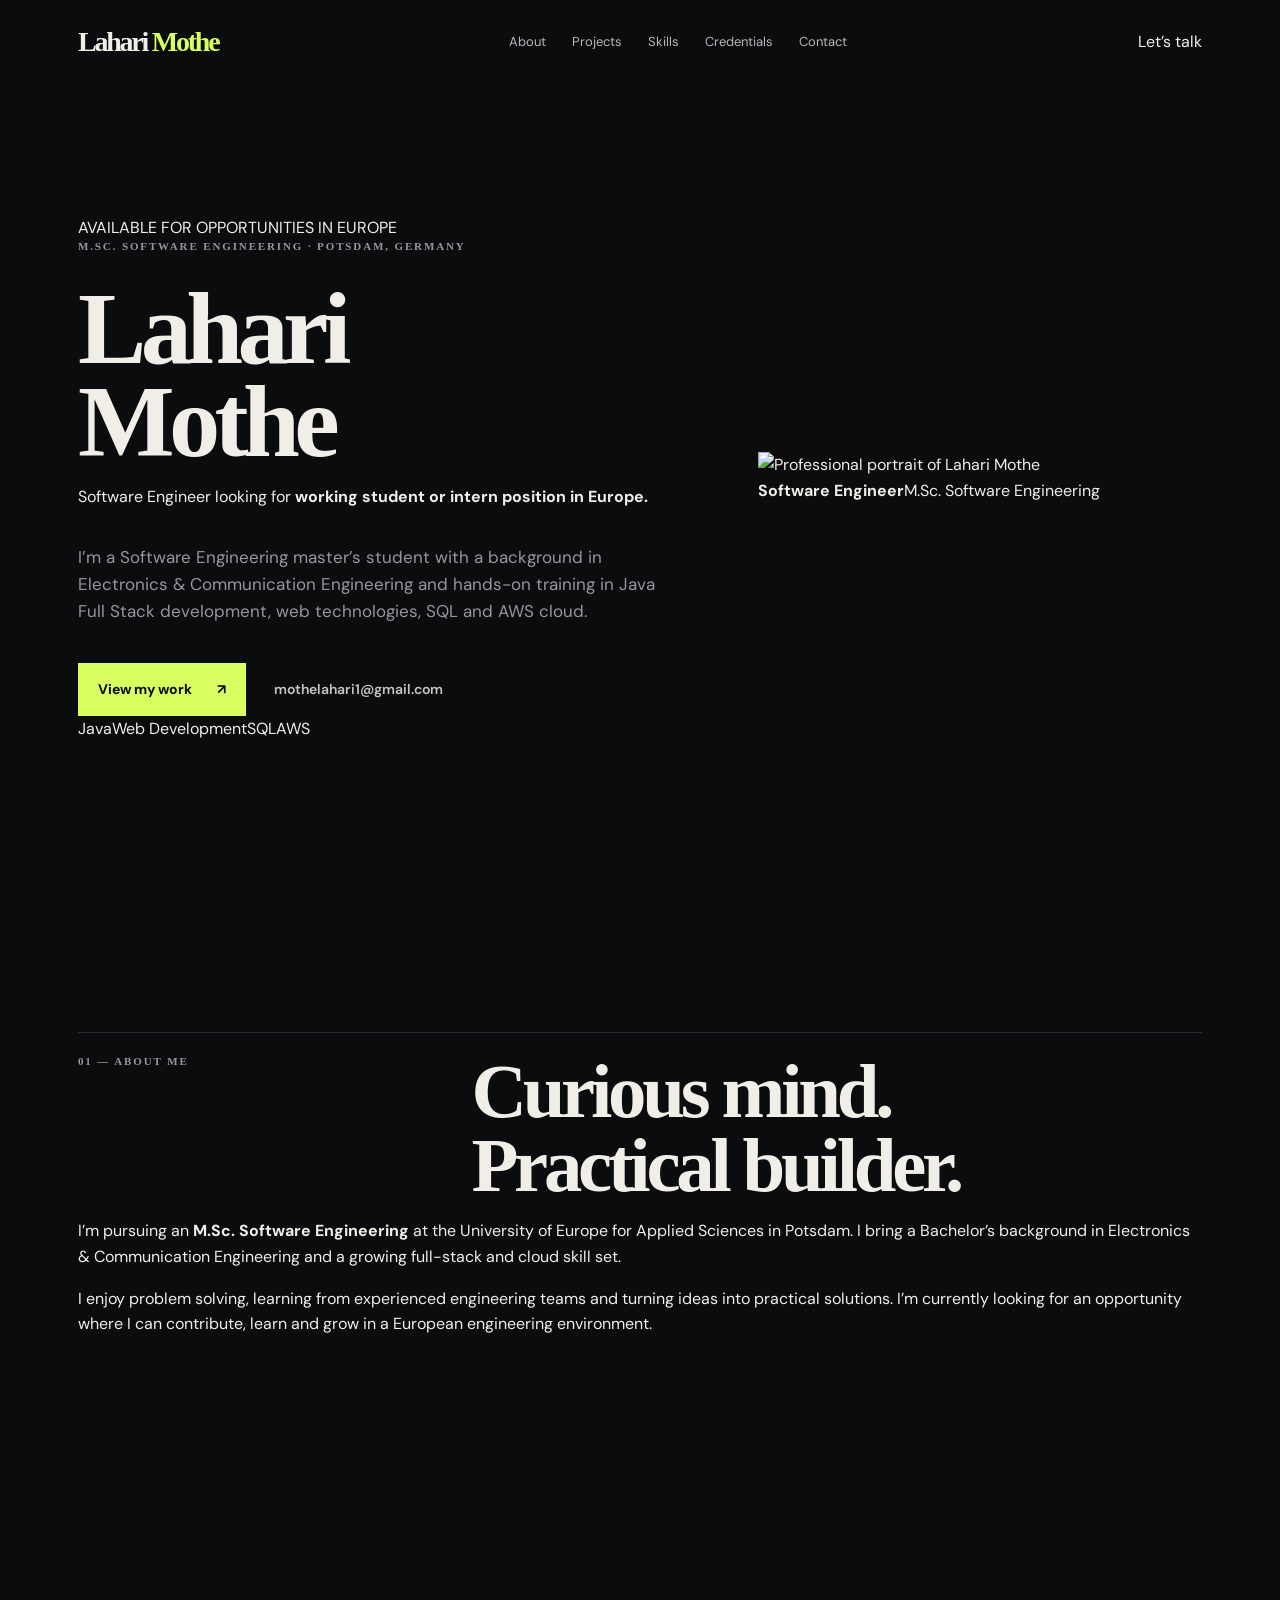
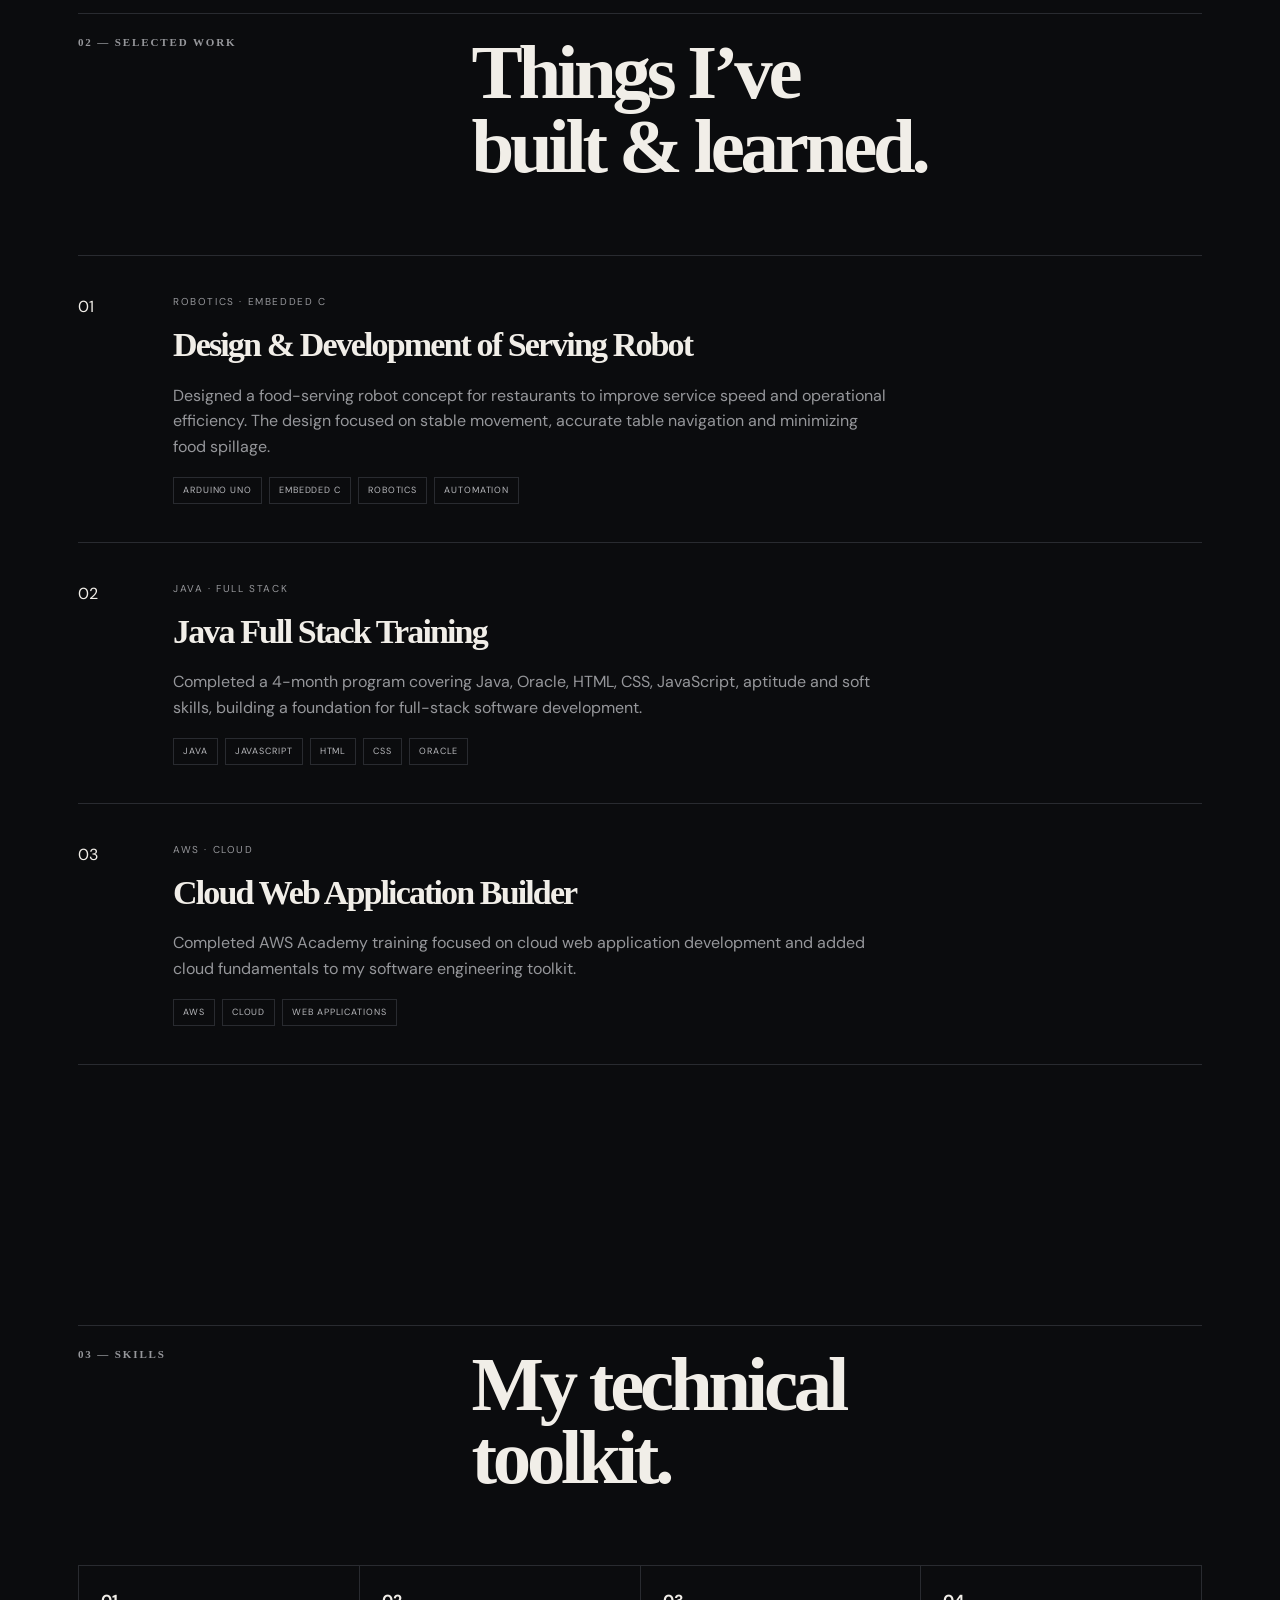
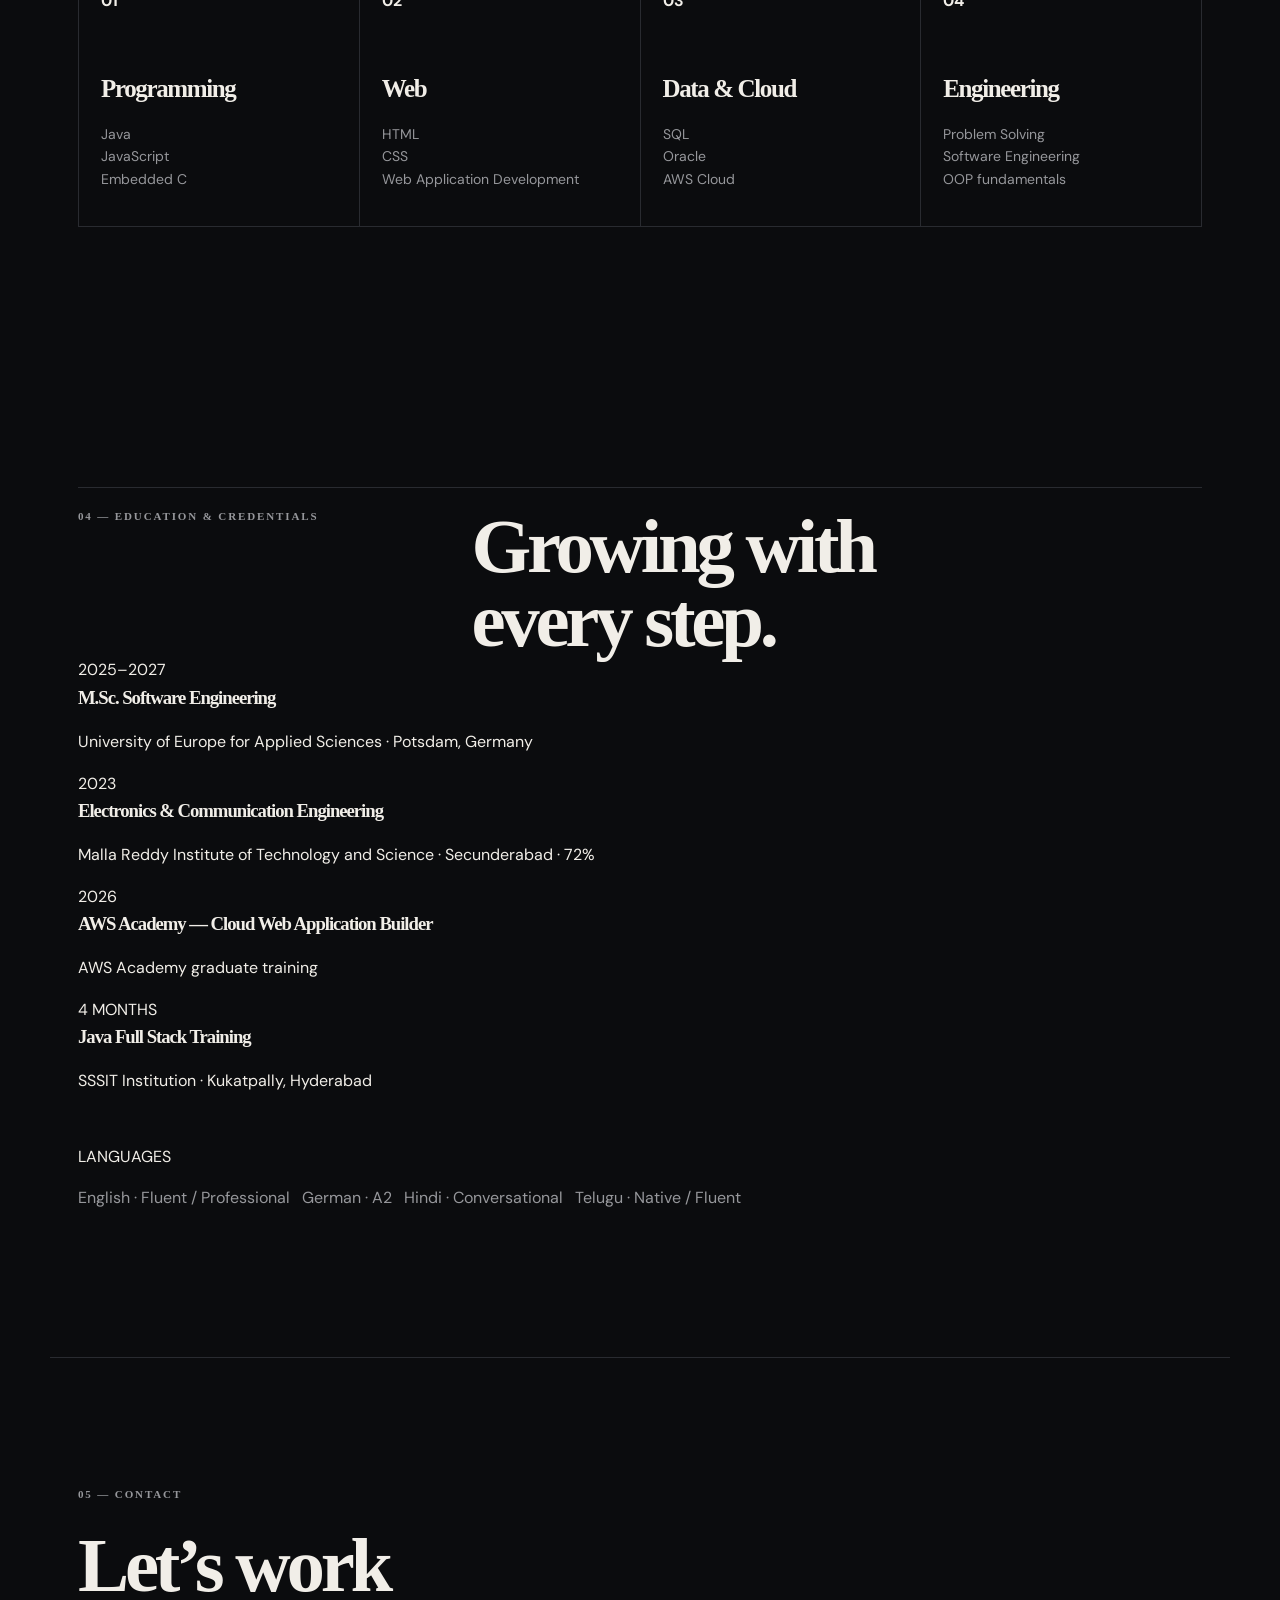
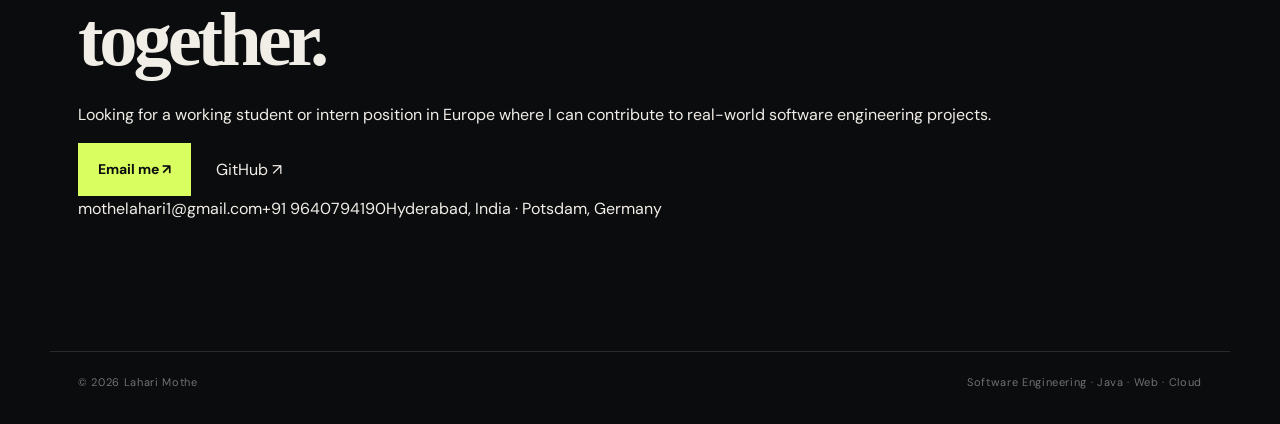
==== commit 2807c878: "Redesign portfolio with profile photo and professional blue layout" ====
--- a/index.html
+++ b/index.html
@@ -3,63 +3,67 @@
 <head>
   <meta charset="UTF-8" />
   <meta name="viewport" content="width=device-width, initial-scale=1.0" />
-  <meta name="description" content="Lahari Mothe — M.Sc. Software Engineering student with Java Full Stack, web, SQL and AWS cloud training." />
-  <title>Lahari Mothe — Software Engineering Portfolio</title>
+  <meta name="description" content="Lahari Mothe — Software Engineer looking for working student or intern opportunities in Europe." />
+  <title>Lahari Mothe | Software Engineer</title>
   <link rel="preconnect" href="https://fonts.googleapis.com"><link rel="preconnect" href="https://fonts.gstatic.com" crossorigin>
-  <link href="https://fonts.googleapis.com/css2?family=DM+Sans:wght@400;500;600;700&family=Space+Grotesk:wght@500;600;700&display=swap" rel="stylesheet">
+  <link href="https://fonts.googleapis.com/css2?family=DM+Sans:wght@400;500;600;700&family=Manrope:wght@600;700;800&display=swap" rel="stylesheet">
   <link rel="stylesheet" href="styles.css" />
 </head>
 <body>
-  <div class="noise" aria-hidden="true"></div>
   <header class="site-header">
-    <a class="brand" href="#top" aria-label="Lahari home">L<span>.</span></a>
-    <nav class="nav" aria-label="Primary navigation"><a href="#work">Work</a><a href="#about">About</a><a href="#skills">Skills</a><a href="#credentials">Credentials</a><a href="#contact">Contact</a></nav>
-    <a class="header-link" href="https://github.com/mothelahari" target="_blank" rel="noreferrer">GitHub ↗</a>
+    <a class="brand" href="#top">Lahari <span>Mothe</span></a>
+    <nav class="nav" aria-label="Primary navigation"><a href="#about">About</a><a href="#work">Projects</a><a href="#skills">Skills</a><a href="#credentials">Credentials</a><a href="#contact">Contact</a></nav>
+    <a class="nav-button" href="mailto:mothelahari1@gmail.com">Let’s talk</a>
   </header>
 
   <main id="top">
     <section class="hero section-shell">
       <div class="hero-copy">
-        <p class="eyebrow">M.SC. SOFTWARE ENGINEERING · OPEN TO OPPORTUNITIES</p>
-        <h1>Software that<br><em>solves problems.</em></h1>
-        <p class="hero-text">I’m <strong>Lahari Mothe</strong>, a Software Engineering master’s student with a Bachelor’s background in Electronics & Communication Engineering and hands-on Java Full Stack training. My focus areas are Java, web application development, SQL, JavaScript and AWS cloud.</p>
-        <div class="hero-actions"><a class="button button-primary" href="#work">Explore my work <span>↓</span></a><a class="text-link" href="mailto:mothelahari1@gmail.com">Get in touch ↗</a></div>
-        <div class="availability"><span></span> Open to software engineering internships, software development & graduate opportunities</div>
+        <div class="status"><span></span> AVAILABLE FOR OPPORTUNITIES IN EUROPE</div>
+        <p class="eyebrow">M.SC. SOFTWARE ENGINEERING · POTSDAM, GERMANY</p>
+        <h1>Lahari<br><span>Mothe</span></h1>
+        <p class="hero-role">Software Engineer looking for <strong>working student or intern position in Europe.</strong></p>
+        <p class="hero-text">I’m a Software Engineering master’s student with a background in Electronics & Communication Engineering and hands-on training in Java Full Stack development, web technologies, SQL and AWS cloud.</p>
+        <div class="hero-actions"><a class="button button-primary" href="#work">View my work <span>↗</span></a><a class="text-link" href="mailto:mothelahari1@gmail.com">mothelahari1@gmail.com</a></div>
+        <div class="quick-info"><span>Java</span><i></i><span>Web Development</span><i></i><span>SQL</span><i></i><span>AWS</span></div>
       </div>
-      <div class="hero-card" aria-hidden="true"><div class="orb"></div><div class="card-grid"></div><div class="card-label">LAHARI MOTHE<br><span>JAVA / WEB / CLOUD / SOFTWARE</span></div></div>
-    </section>
-
-    <section id="work" class="section-shell section">
-      <div class="section-heading"><p class="eyebrow">01 — PROJECTS & TRAINING</p><h2>Building useful<br><em>solutions.</em></h2></div>
-      <div class="projects">
-        <article class="project project-featured"><div class="project-index">01</div><div><p class="project-type">ROBOTICS · EMBEDDED C</p><h3>Design & Development of Serving Robot</h3><p>Designed and developed a food-serving robot concept for restaurants to improve service speed and operational efficiency. Built a stable, easy-to-assemble mechanical structure intended to navigate accurately to tables while minimizing food spillage.</p><p>The project focused on addressing staff shortages and reducing repetitive service workload through automation.</p><div class="tags"><span>ARDUINO UNO</span><span>EMBEDDED C</span><span>ROBOTICS</span><span>AUTOMATION</span></div></div><span class="project-arrow">01</span></article>
-        <article class="project"><div class="project-index">02</div><div><p class="project-type">JAVA · FULL STACK</p><h3>Java Full Stack Training</h3><p>Completed a 4-month training program covering Java, Oracle, HTML, CSS, JavaScript, aptitude and soft skills, building a foundation for full-stack software development.</p><div class="tags"><span>JAVA</span><span>JAVASCRIPT</span><span>HTML</span><span>CSS</span><span>ORACLE</span></div></div><span class="project-arrow">02</span></article>
-        <article class="project"><div class="project-index">03</div><div><p class="project-type">AWS · CLOUD</p><h3>Cloud Web Application Builder</h3><p>Completed AWS Academy training in Cloud Web Application Builder, extending my web development foundation with cloud-focused learning.</p><div class="tags"><span>AWS ACADEMY</span><span>CLOUD</span><span>WEB APPLICATIONS</span></div></div><span class="project-arrow">03</span></article>
+      <div class="profile-wrap">
+        <div class="profile-frame">
+          <img class="profile-photo" alt="Professional portrait of Lahari Mothe" src="[data-uri]" />
+          <div class="photo-accent"></div>
+        </div>
+        <div class="profile-badge"><strong>Software Engineer</strong><span>M.Sc. Software Engineering</span></div>
       </div>
     </section>
 
-    <section id="about" class="about section-shell section">
-      <div><p class="eyebrow">02 — PROFILE</p><h2>Learning by<br><em>building.</em></h2></div>
-      <div class="about-copy"><p>I’m pursuing an <strong>M.Sc. Software Engineering</strong> at the University of Europe for Applied Sciences in Potsdam. Before this, I completed a Bachelor’s-equivalent degree in Electronics & Communication Engineering.</p><p>I enjoy problem solving and practical development, and I’m looking to contribute to real-world engineering work while strengthening my full-stack and cloud skills.</p>
-        <div class="education"><div><span>2025–2027</span><strong>M.Sc. Software Engineering</strong><small>University of Europe for Applied Sciences, Potsdam</small></div><div><span>2023</span><strong>B.Tech./B.E. equivalent — Electronics & Communication Engineering</strong><small>Malla Reddy Institute of Technology and Science, Secunderabad · 72%</small></div></div>
+    <section id="about" class="section section-shell">
+      <div class="section-heading"><p class="eyebrow">01 — ABOUT ME</p><h2>Curious mind.<br><span>Practical builder.</span></h2></div>
+      <div class="about-grid"><p>I’m pursuing an <strong>M.Sc. Software Engineering</strong> at the University of Europe for Applied Sciences in Potsdam. I bring a Bachelor’s background in Electronics & Communication Engineering and a growing full-stack and cloud skill set.</p><p>I enjoy problem solving, learning from experienced engineering teams and turning ideas into practical solutions. I’m currently looking for an opportunity where I can contribute, learn and grow in a European engineering environment.</p></div>
+    </section>
+
+    <section id="work" class="section section-shell light-section">
+      <div class="section-heading"><p class="eyebrow">02 — SELECTED WORK</p><h2>Things I’ve<br><span>built & learned.</span></h2></div>
+      <div class="projects">
+        <article class="project"><div class="project-number">01</div><div><p class="project-type">ROBOTICS · EMBEDDED C</p><h3>Design & Development of Serving Robot</h3><p>Designed a food-serving robot concept for restaurants to improve service speed and operational efficiency. The design focused on stable movement, accurate table navigation and minimizing food spillage.</p><div class="tags"><span>ARDUINO UNO</span><span>EMBEDDED C</span><span>ROBOTICS</span><span>AUTOMATION</span></div></div></article>
+        <article class="project"><div class="project-number">02</div><div><p class="project-type">JAVA · FULL STACK</p><h3>Java Full Stack Training</h3><p>Completed a 4-month program covering Java, Oracle, HTML, CSS, JavaScript, aptitude and soft skills, building a foundation for full-stack software development.</p><div class="tags"><span>JAVA</span><span>JAVASCRIPT</span><span>HTML</span><span>CSS</span><span>ORACLE</span></div></div></article>
+        <article class="project"><div class="project-number">03</div><div><p class="project-type">AWS · CLOUD</p><h3>Cloud Web Application Builder</h3><p>Completed AWS Academy training focused on cloud web application development and added cloud fundamentals to my software engineering toolkit.</p><div class="tags"><span>AWS</span><span>CLOUD</span><span>WEB APPLICATIONS</span></div></div></article>
       </div>
     </section>
 
-    <section id="skills" class="skills section-shell section">
-      <div class="section-heading"><p class="eyebrow">03 — TOOLKIT</p><h2>Skills &<br><em>focus areas.</em></h2></div>
-      <div class="skill-grid"><div><span>01</span><h3>Programming</h3><p>Java<br>JavaScript<br>Embedded C</p></div><div><span>02</span><h3>Web</h3><p>HTML<br>CSS<br>Web Application Development</p></div><div><span>03</span><h3>Data & Cloud</h3><p>SQL<br>Oracle<br>AWS Cloud Web Application Builder</p></div><div><span>04</span><h3>Core</h3><p>Problem Solving<br>Object-Oriented Programming fundamentals<br>Software Engineering</p></div></div>
-      <div class="languages"><p class="eyebrow">LANGUAGES</p><p><strong>English</strong> · Fluent / Professional &nbsp; <strong>German</strong> · A2 &nbsp; <strong>Hindi</strong> · Conversational &nbsp; <strong>Telugu</strong> · Native / Fluent</p></div>
+    <section id="skills" class="section section-shell">
+      <div class="section-heading"><p class="eyebrow">03 — SKILLS</p><h2>My technical<br><span>toolkit.</span></h2></div>
+      <div class="skill-grid"><div><b>01</b><h3>Programming</h3><p>Java<br>JavaScript<br>Embedded C</p></div><div><b>02</b><h3>Web</h3><p>HTML<br>CSS<br>Web Application Development</p></div><div><b>03</b><h3>Data & Cloud</h3><p>SQL<br>Oracle<br>AWS Cloud</p></div><div><b>04</b><h3>Engineering</h3><p>Problem Solving<br>Software Engineering<br>OOP fundamentals</p></div></div>
     </section>
 
-    <section id="credentials" class="credentials section-shell section">
-      <div class="section-heading"><p class="eyebrow">04 — CREDENTIALS</p><h2>Training,<br><em>credentials.</em></h2></div>
-      <div class="credential-list"><div><span>2026</span><div><h3>AWS Academy Graduate</h3><p>Cloud Web Application Builder — AWS Academy training badge</p></div></div><div><span>4 MONTHS</span><div><h3>Java Full Stack Training</h3><p>SSSIT Institution, Kukatpally, Hyderabad — Java, Oracle, HTML, CSS, JavaScript, Aptitude & Soft Skills</p></div></div></div>
-      <div class="interests"><p class="eyebrow">OUTSIDE THE CODE</p><p>Technology · Reading · Exploring nature · Music</p></div>
+    <section id="credentials" class="section section-shell light-section">
+      <div class="section-heading"><p class="eyebrow">04 — EDUCATION & CREDENTIALS</p><h2>Growing with<br><span>every step.</span></h2></div>
+      <div class="timeline"><div><span>2025–2027</span><h3>M.Sc. Software Engineering</h3><p>University of Europe for Applied Sciences · Potsdam, Germany</p></div><div><span>2023</span><h3>Electronics & Communication Engineering</h3><p>Malla Reddy Institute of Technology and Science · Secunderabad · 72%</p></div><div><span>2026</span><h3>AWS Academy — Cloud Web Application Builder</h3><p>AWS Academy graduate training</p></div><div><span>4 MONTHS</span><h3>Java Full Stack Training</h3><p>SSSIT Institution · Kukatpally, Hyderabad</p></div></div>
+      <div class="languages"><span>LANGUAGES</span><p>English · Fluent / Professional &nbsp; German · A2 &nbsp; Hindi · Conversational &nbsp; Telugu · Native / Fluent</p></div>
     </section>
 
-    <section id="contact" class="contact section-shell section"><p class="eyebrow">05 — CONTACT</p><h2>Let’s build<br><em>something useful.</em></h2><p>I’m open to software engineering, software development, internship and graduate opportunities.</p><div class="contact-links"><a class="button button-primary" href="mailto:mothelahari1@gmail.com">mothelahari1@gmail.com ↗</a><a class="text-link" href="tel:+919640794190">+91 9640794190</a><a class="text-link" href="https://github.com/mothelahari" target="_blank" rel="noreferrer">GitHub ↗</a></div><p class="location">Hyderabad, Telangana, India</p></section>
+    <section id="contact" class="contact section section-shell"><div class="contact-card"><p class="eyebrow">05 — CONTACT</p><h2>Let’s work<br><span>together.</span></h2><p>Looking for a working student or intern position in Europe where I can contribute to real-world software engineering projects.</p><div class="contact-links"><a class="button button-primary" href="mailto:mothelahari1@gmail.com">Email me ↗</a><a class="outline-button" href="https://github.com/mothelahari" target="_blank" rel="noreferrer">GitHub ↗</a></div><div class="contact-details"><span>mothelahari1@gmail.com</span><span>+91 9640794190</span><span>Hyderabad, India · Potsdam, Germany</span></div></div></section>
   </main>
-  <footer class="footer section-shell"><span>© 2026 Lahari Mothe</span><span>Technology · Reading · Nature · Music</span></footer>
+  <footer class="footer section-shell"><span>© 2026 Lahari Mothe</span><span>Software Engineering · Java · Web · Cloud</span></footer>
   <script src="script.js"></script>
 </body>
 </html>
--- a/styles.css
+++ b/styles.css
@@ -1 +1 @@
-:root{--bg:#0b0c0e;--panel:#111317;--text:#f1eee8;--muted:#96979b;--line:#292b30;--accent:#d8ff5f;--max:1180px}*{box-sizing:border-box}html{scroll-behavior:smooth}body{margin:0;background:var(--bg);color:var(--text);font-family:'DM Sans',sans-serif;line-height:1.6}a{color:inherit;text-decoration:none}.noise{position:fixed;inset:0;pointer-events:none;opacity:.035;z-index:10;background-image:url("data:image/svg+xml,%3Csvg viewBox='0 0 180 180' xmlns='http://www.w3.org/2000/svg'%3E%3Cfilter id='n'%3E%3CfeTurbulence type='fractalNoise' baseFrequency='.9' numOctaves='3' stitchTiles='stitch'/%3E%3C/filter%3E%3Crect width='100%25' height='100%25' filter='url(%23n)' opacity='.7'/%3E%3C/svg%3E")}.site-header{max-width:var(--max);margin:auto;padding:28px;display:flex;align-items:center;justify-content:space-between;position:relative;z-index:2}.brand{font:700 28px/1 'Space Grotesk';letter-spacing:-.08em}.brand span{color:var(--accent)}.nav{display:flex;gap:30px;color:#b7b7ba;font-size:14px}.nav a:hover,.header-link:hover,.text-link:hover{color:var(--accent)}.header-link{font-size:14px}.section-shell{max-width:var(--max);margin:auto;padding-left:28px;padding-right:28px}.hero{min-height:calc(100vh - 82px);display:grid;grid-template-columns:1.15fr .85fr;align-items:center;gap:80px;padding-top:70px;padding-bottom:100px}.eyebrow{font:600 11px/1.2 'Space Grotesk';letter-spacing:.17em;color:var(--muted);margin:0 0 28px}h1,h2,h3{font-family:'Space Grotesk';letter-spacing:-.055em;margin:0}h1{font-size:clamp(60px,8vw,112px);line-height:.91}h1 em,h2 em{color:var(--accent);font-style:normal}.hero-text{max-width:620px;margin:34px 0 0;color:var(--muted);font-size:17px}.hero-text strong{color:var(--text)}.hero-actions{display:flex;align-items:center;gap:28px;margin-top:38px;flex-wrap:wrap}.button{display:inline-flex;gap:25px;align-items:center;padding:15px 20px;font-weight:700;font-size:14px;transition:transform .2s ease}.button:hover{transform:translateY(-2px)}.button-primary{background:var(--accent);color:#0b0c0e}.text-link{color:#c5c5c7;font-size:14px;font-weight:600}.hero-card{aspect-ratio:1;max-width:480px;justify-self:end;position:relative;overflow:hidden;background:#101216;border:1px solid var(--line)}.card-grid{position:absolute;inset:0;background-image:linear-gradient(var(--line) 1px,transparent 1px),linear-gradient(90deg,var(--line) 1px,transparent 1px);background-size:44px 44px;opacity:.5}.orb{width:58%;aspect-ratio:1;border-radius:50%;position:absolute;left:21%;top:18%;background:radial-gradient(circle at 35% 30%,#f4ffb4 0 7%,var(--accent) 18%,#738a20 55%,transparent 72%);box-shadow:0 0 80px rgba(216,255,95,.18)}.card-label{position:absolute;left:24px;bottom:20px;font:700 12px/1.3 'Space Grotesk';letter-spacing:.12em}.card-label span{color:var(--muted);font-size:8px}.section{padding-top:130px;padding-bottom:130px}.section-heading{display:grid;grid-template-columns:.7fr 1.3fr;align-items:start;border-top:1px solid var(--line);padding-top:22px}.section-heading h2,.about h2,.contact h2{font-size:clamp(48px,6vw,82px);line-height:.96}.projects{margin-top:72px;border-top:1px solid var(--line)}.project{display:grid;grid-template-columns:70px 1fr 40px;gap:25px;padding:38px 0;border-bottom:1px solid var(--line);transition:padding .25s ease}.project:hover{padding-left:12px;padding-right:12px}.project-index{color:var(--muted);font:500 12px 'Space Grotesk'}.project-type{color:var(--muted);font-size:10px;letter-spacing:.16em;margin:0 0 8px}.project h3{font-size:34px}.project p:not(.project-type){max-width:720px;color:var(--muted);margin:10px 0 18px}.project-arrow{font-size:25px;color:var(--accent);align-self:center;text-align:right}.tags{display:flex;gap:7px;flex-wrap:wrap}.tags span{border:1px solid var(--line);color:#b8b9bd;padding:5px 9px;font-size:9px;letter-spacing:.1em}.about{display:grid;grid-template-columns:.8fr 1.2fr;gap:100px;border-top:1px solid var(--line)}.about-copy{padding-top:4px;max-width:700px}.about-copy>p{color:var(--muted);font-size:18px;margin:0 0 24px}.about-copy strong{color:var(--text)}.education{margin-top:50px;border-top:1px solid var(--line)}.education div{display:grid;grid-template-columns:100px 1fr;padding:18px 0;border-bottom:1px solid var(--line);gap:18px}.education span{color:var(--muted);font-size:11px}.education strong{font-family:'Space Grotesk';font-size:15px}.education small{grid-column:2;color:var(--muted);margin-top:-12px}.skills{border-top:1px solid var(--line)}.skill-grid{display:grid;grid-template-columns:repeat(4,1fr);margin-top:70px;border-top:1px solid var(--line);border-left:1px solid var(--line)}.skill-grid>div{min-height:220px;padding:22px;border-right:1px solid var(--line);border-bottom:1px solid var(--line)}.skill-grid span{font:500 11px 'Space Grotesk';color:var(--muted)}.skill-grid h3{font-size:25px;margin-top:55px}.skill-grid p{color:var(--muted);font-size:14px}.languages{margin-top:50px}.languages p:last-child{color:var(--muted)}.languages strong{color:var(--text)}.contact{border-top:1px solid var(--line)}.contact h2{margin-bottom:25px}.contact>p:not(.eyebrow){color:var(--muted);max-width:600px;margin-bottom:30px}.contact-links{display:flex;gap:25px;align-items:center;flex-wrap:wrap}.location{font-size:12px!important;margin-top:28px!important}.footer{border-top:1px solid var(--line);padding-top:22px;padding-bottom:32px;display:flex;justify-content:space-between;color:#707176;font-size:11px;letter-spacing:.06em}@media(max-width:800px){.nav{display:none}.hero{grid-template-columns:1fr;gap:55px;padding-top:45px}.hero-card{justify-self:start;width:min(100%,430px)}.section-heading,.about{grid-template-columns:1fr;gap:35px}.section{padding-top:90px;padding-bottom:90px}.project{grid-template-columns:38px 1fr 25px;gap:10px}.project h3{font-size:27px}.skill-grid{grid-template-columns:1fr 1fr}.footer{flex-direction:column;gap:8px}}@media(max-width:480px){.site-header,.section-shell{padding-left:20px;padding-right:20px}h1{font-size:55px}.hero-text{font-size:15px}.hero-card{width:100%}.section-heading h2,.about h2,.contact h2{font-size:47px}.skill-grid{grid-template-columns:1fr}.education div{grid-template-columns:1fr}.education small{grid-column:1;margin-top:-10px}}
+:root{--bg:#0b0c0e;--panel:#111317;--text:#f1eee8;--muted:#96979b;--line:#292b30;--accent:#d8ff5f;--max:1180px}*{box-sizing:border-box}html{scroll-behavior:smooth}body{margin:0;background:var(--bg);color:var(--text);font-family:'DM Sans',sans-serif;line-height:1.6}a{color:inherit;text-decoration:none}.noise{position:fixed;inset:0;pointer-events:none;opacity:.035;z-index:10;background-image:url("data:image/svg+xml,%3Csvg viewBox='0 0 180 180' xmlns='http://www.w3.org/2000/svg'%3E%3Cfilter id='n'%3E%3CfeTurbulence type='fractalNoise' baseFrequency='.9' numOctaves='3' stitchTiles='stitch'/%3E%3C/filter%3E%3Crect width='100%25' height='100%25' filter='url(%23n)' opacity='.7'/%3E%3C/svg%3E")}.site-header{max-width:var(--max);margin:auto;padding:28px;display:flex;align-items:center;justify-content:space-between;position:relative;z-index:2}.brand{font:700 28px/1 'Space Grotesk';letter-spacing:-.08em}.brand span{color:var(--accent)}.nav{display:flex;gap:26px;color:#b7b7ba;font-size:13px}.nav a:hover,.header-link:hover,.text-link:hover{color:var(--accent)}.header-link{font-size:14px}.section-shell{max-width:var(--max);margin:auto;padding-left:28px;padding-right:28px}.hero{min-height:calc(100vh - 82px);display:grid;grid-template-columns:1.15fr .85fr;align-items:center;gap:80px;padding-top:70px;padding-bottom:100px}.eyebrow{font:600 11px/1.2 'Space Grotesk';letter-spacing:.17em;color:var(--muted);margin:0 0 28px}h1,h2,h3{font-family:'Space Grotesk';letter-spacing:-.055em;margin:0}h1{font-size:clamp(60px,8vw,112px);line-height:.91}h1 em,h2 em{color:var(--accent);font-style:normal}.hero-text{max-width:620px;margin:34px 0 0;color:var(--muted);font-size:17px}.hero-text strong{color:var(--text)}.hero-actions{display:flex;align-items:center;gap:28px;margin-top:38px;flex-wrap:wrap}.button{display:inline-flex;gap:25px;align-items:center;padding:15px 20px;font-weight:700;font-size:14px;transition:transform .2s ease}.button:hover{transform:translateY(-2px)}.button-primary{background:var(--accent);color:#0b0c0e}.text-link{color:#c5c5c7;font-size:14px;font-weight:600}.availability{display:flex;align-items:center;gap:10px;margin-top:25px;color:#aeb0b4;font-size:12px}.availability span{width:7px;height:7px;border-radius:50%;background:var(--accent);box-shadow:0 0 12px rgba(216,255,95,.7)}.hero-card{aspect-ratio:1;max-width:480px;justify-self:end;position:relative;overflow:hidden;background:#101216;border:1px solid var(--line)}.card-grid{position:absolute;inset:0;background-image:linear-gradient(var(--line) 1px,transparent 1px),linear-gradient(90deg,var(--line) 1px,transparent 1px);background-size:44px 44px;opacity:.5}.orb{width:58%;aspect-ratio:1;border-radius:50%;position:absolute;left:21%;top:18%;background:radial-gradient(circle at 35% 30%,#f4ffb4 0 7%,var(--accent) 18%,#738a20 55%,transparent 72%);box-shadow:0 0 80px rgba(216,255,95,.18)}.card-label{position:absolute;left:24px;bottom:20px;font:700 12px/1.3 'Space Grotesk';letter-spacing:.12em}.card-label span{color:var(--muted);font-size:8px}.section{padding-top:130px;padding-bottom:130px}.section-heading{display:grid;grid-template-columns:.7fr 1.3fr;align-items:start;border-top:1px solid var(--line);padding-top:22px}.section-heading h2,.about h2,.contact h2{font-size:clamp(48px,6vw,82px);line-height:.96}.projects{margin-top:72px;border-top:1px solid var(--line)}.project{display:grid;grid-template-columns:70px 1fr 40px;gap:25px;padding:38px 0;border-bottom:1px solid var(--line);transition:padding .25s ease}.project:hover{padding-left:12px;padding-right:12px}.project-index{color:var(--muted);font:500 12px 'Space Grotesk'}.project-type{color:var(--muted);font-size:10px;letter-spacing:.16em;margin:0 0 8px}.project h3{font-size:34px}.project p:not(.project-type){max-width:720px;color:var(--muted);margin:10px 0 18px}.project-arrow{font-size:25px;color:var(--accent);align-self:center;text-align:right}.tags{display:flex;gap:7px;flex-wrap:wrap}.tags span{border:1px solid var(--line);color:#b8b9bd;padding:5px 9px;font-size:9px;letter-spacing:.1em}.about{display:grid;grid-template-columns:.8fr 1.2fr;gap:100px;border-top:1px solid var(--line)}.about-copy{padding-top:4px;max-width:700px}.about-copy>p{color:var(--muted);font-size:18px;margin:0 0 24px}.about-copy strong{color:var(--text)}.education{margin-top:50px;border-top:1px solid var(--line)}.education div{display:grid;grid-template-columns:100px 1fr;padding:18px 0;border-bottom:1px solid var(--line);gap:18px}.education span,.credential-list>div>span{color:var(--muted);font-size:11px}.education strong,.credential-list h3{font-family:'Space Grotesk';font-size:15px}.education small{grid-column:2;color:var(--muted);margin-top:-12px}.skills{border-top:1px solid var(--line)}.skill-grid{display:grid;grid-template-columns:repeat(4,1fr);margin-top:70px;border-top:1px solid var(--line);border-left:1px solid var(--line)}.skill-grid>div{min-height:220px;padding:22px;border-right:1px solid var(--line);border-bottom:1px solid var(--line)}.skill-grid span{font:500 11px 'Space Grotesk';color:var(--muted)}.skill-grid h3{font-size:25px;margin-top:55px}.skill-grid p{color:var(--muted);font-size:14px}.languages{margin-top:50px}.languages p:last-child{color:var(--muted)}.languages strong{color:var(--text)}.credentials{border-top:1px solid var(--line)}.credential-list{margin-top:70px;border-top:1px solid var(--line)}.credential-list>div{display:grid;grid-template-columns:110px 1fr;gap:25px;padding:28px 0;border-bottom:1px solid var(--line)}.credential-list h3{font-size:24px;margin:0 0 5px}.credential-list p{color:var(--muted);margin:0;max-width:650px}.interests{margin-top:55px}.interests p:last-child{font-size:18px;color:var(--muted)}.contact{border-top:1px solid var(--line)}.contact h2{margin-bottom:25px}.contact>p:not(.eyebrow){color:var(--muted);max-width:600px;margin-bottom:30px}.contact-links{display:flex;gap:25px;align-items:center;flex-wrap:wrap}.location{font-size:12px!important;margin-top:28px!important}.footer{border-top:1px solid var(--line);padding-top:22px;padding-bottom:32px;display:flex;justify-content:space-between;color:#707176;font-size:11px;letter-spacing:.06em}@media(max-width:900px){.nav{display:none}.hero{grid-template-columns:1fr;gap:55px;padding-top:45px}.hero-card{justify-self:start;width:min(100%,430px)}.section-heading,.about{grid-template-columns:1fr;gap:35px}.section{padding-top:90px;padding-bottom:90px}.project{grid-template-columns:38px 1fr 25px;gap:10px}.project h3{font-size:27px}.skill-grid{grid-template-columns:1fr 1fr}.footer{flex-direction:column;gap:8px}}@media(max-width:480px){.site-header,.section-shell{padding-left:20px;padding-right:20px}h1{font-size:55px}.hero-text{font-size:15px}.hero-card{width:100%}.section-heading h2,.about h2,.contact h2{font-size:47px}.skill-grid{grid-template-columns:1fr}.education div,.credential-list>div{grid-template-columns:1fr}.education small{grid-column:1;margin-top:-10px}}
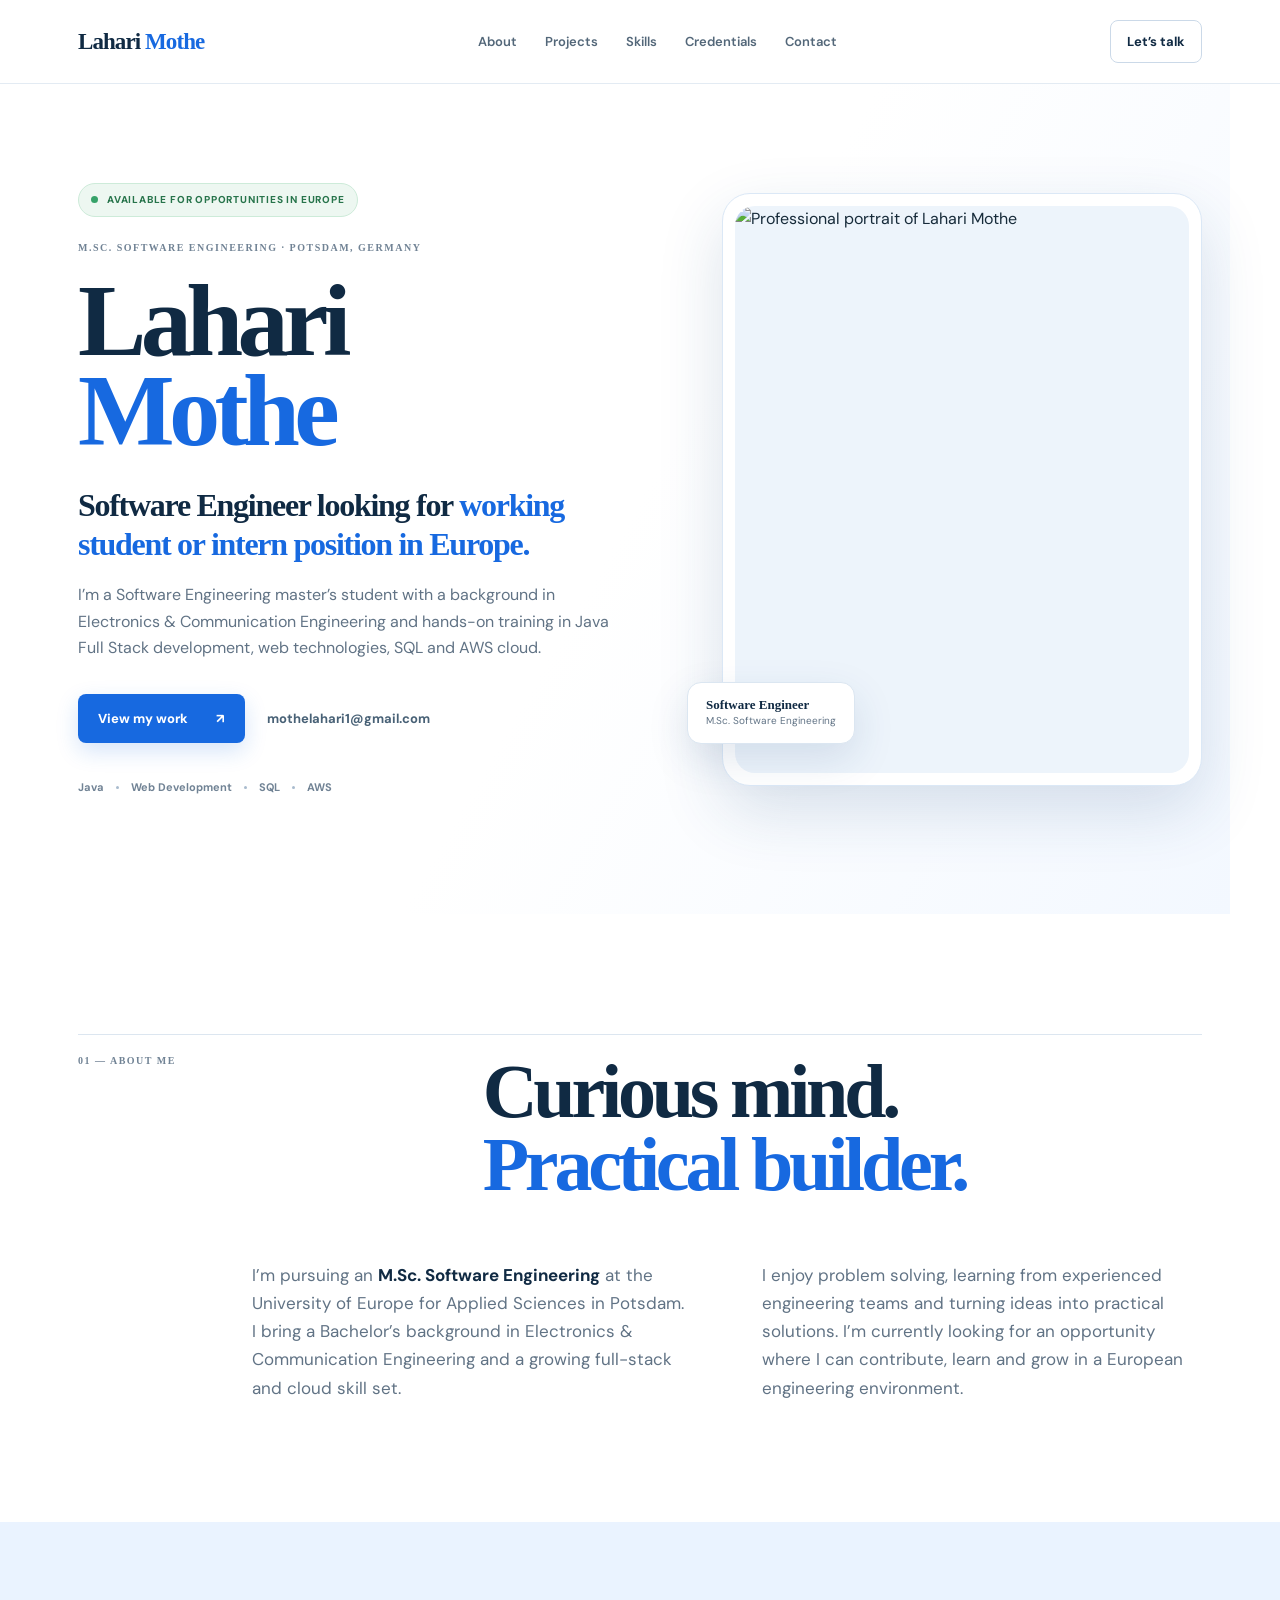
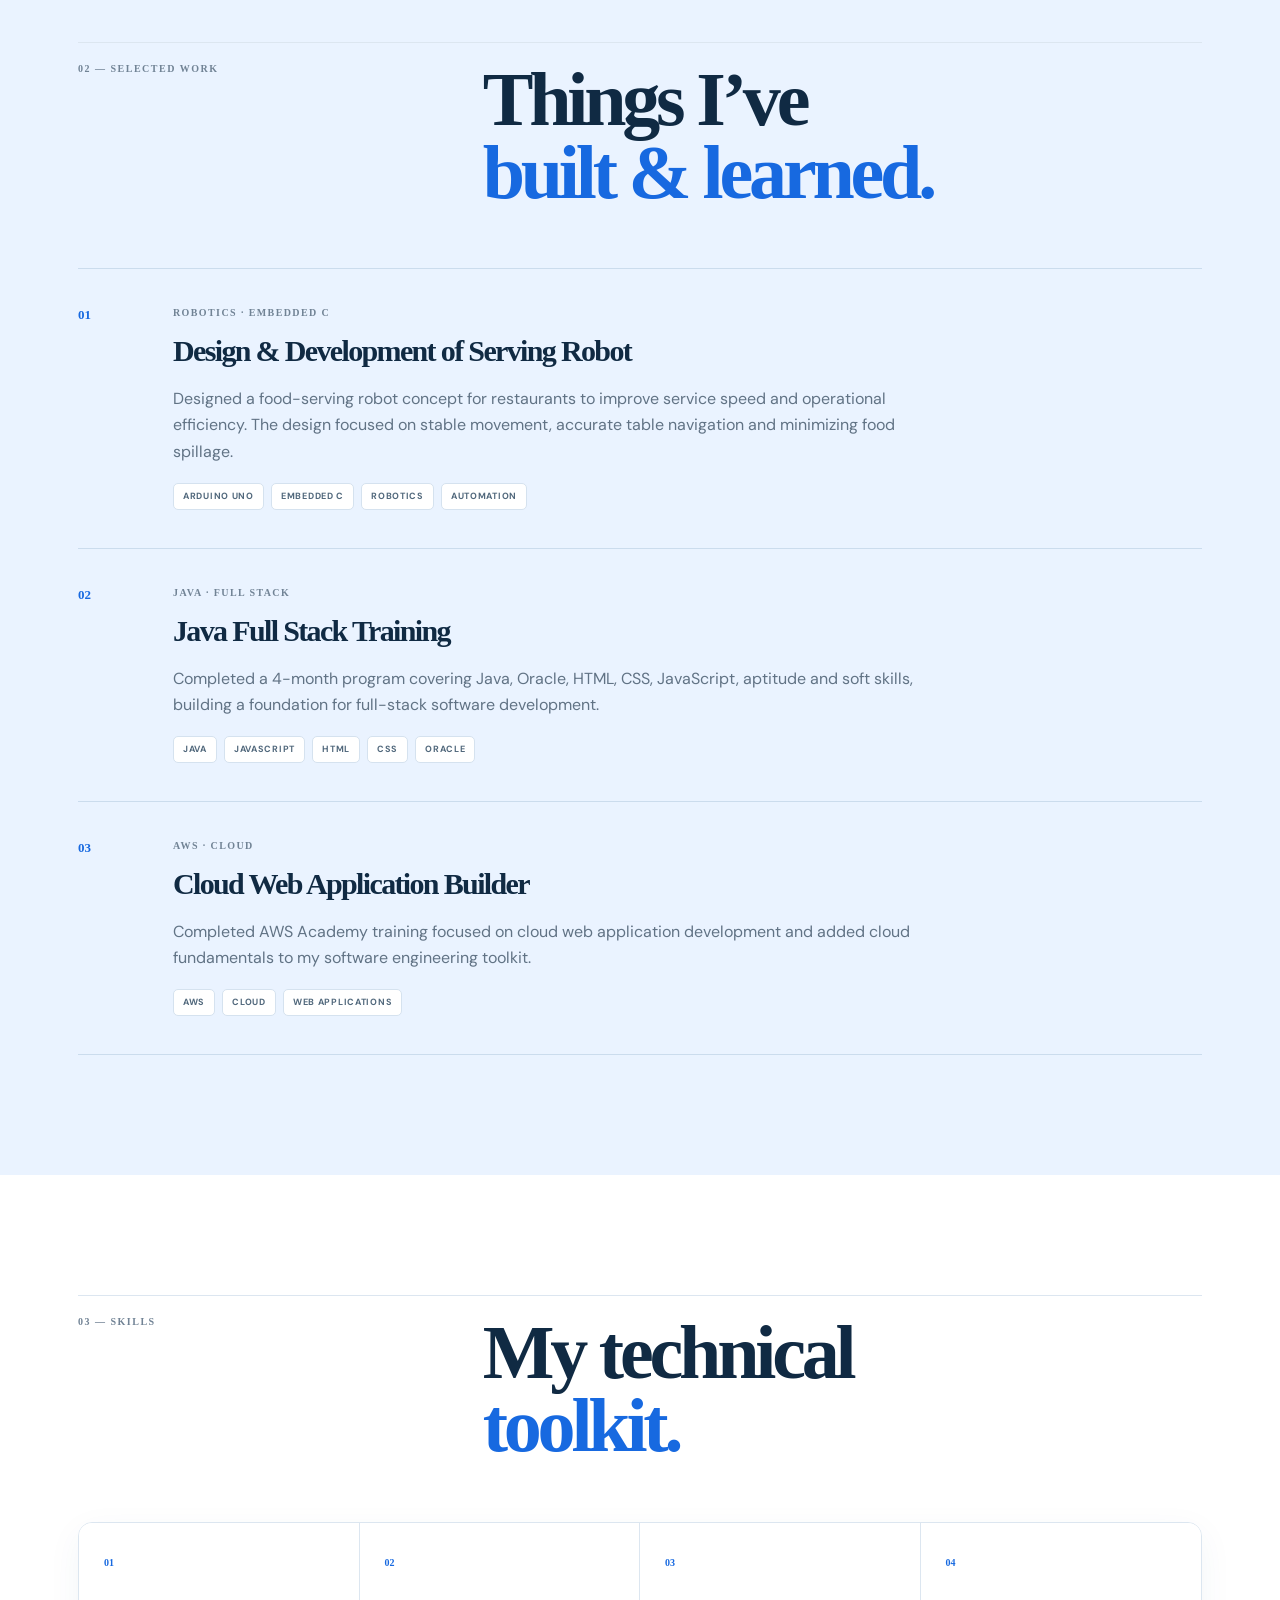
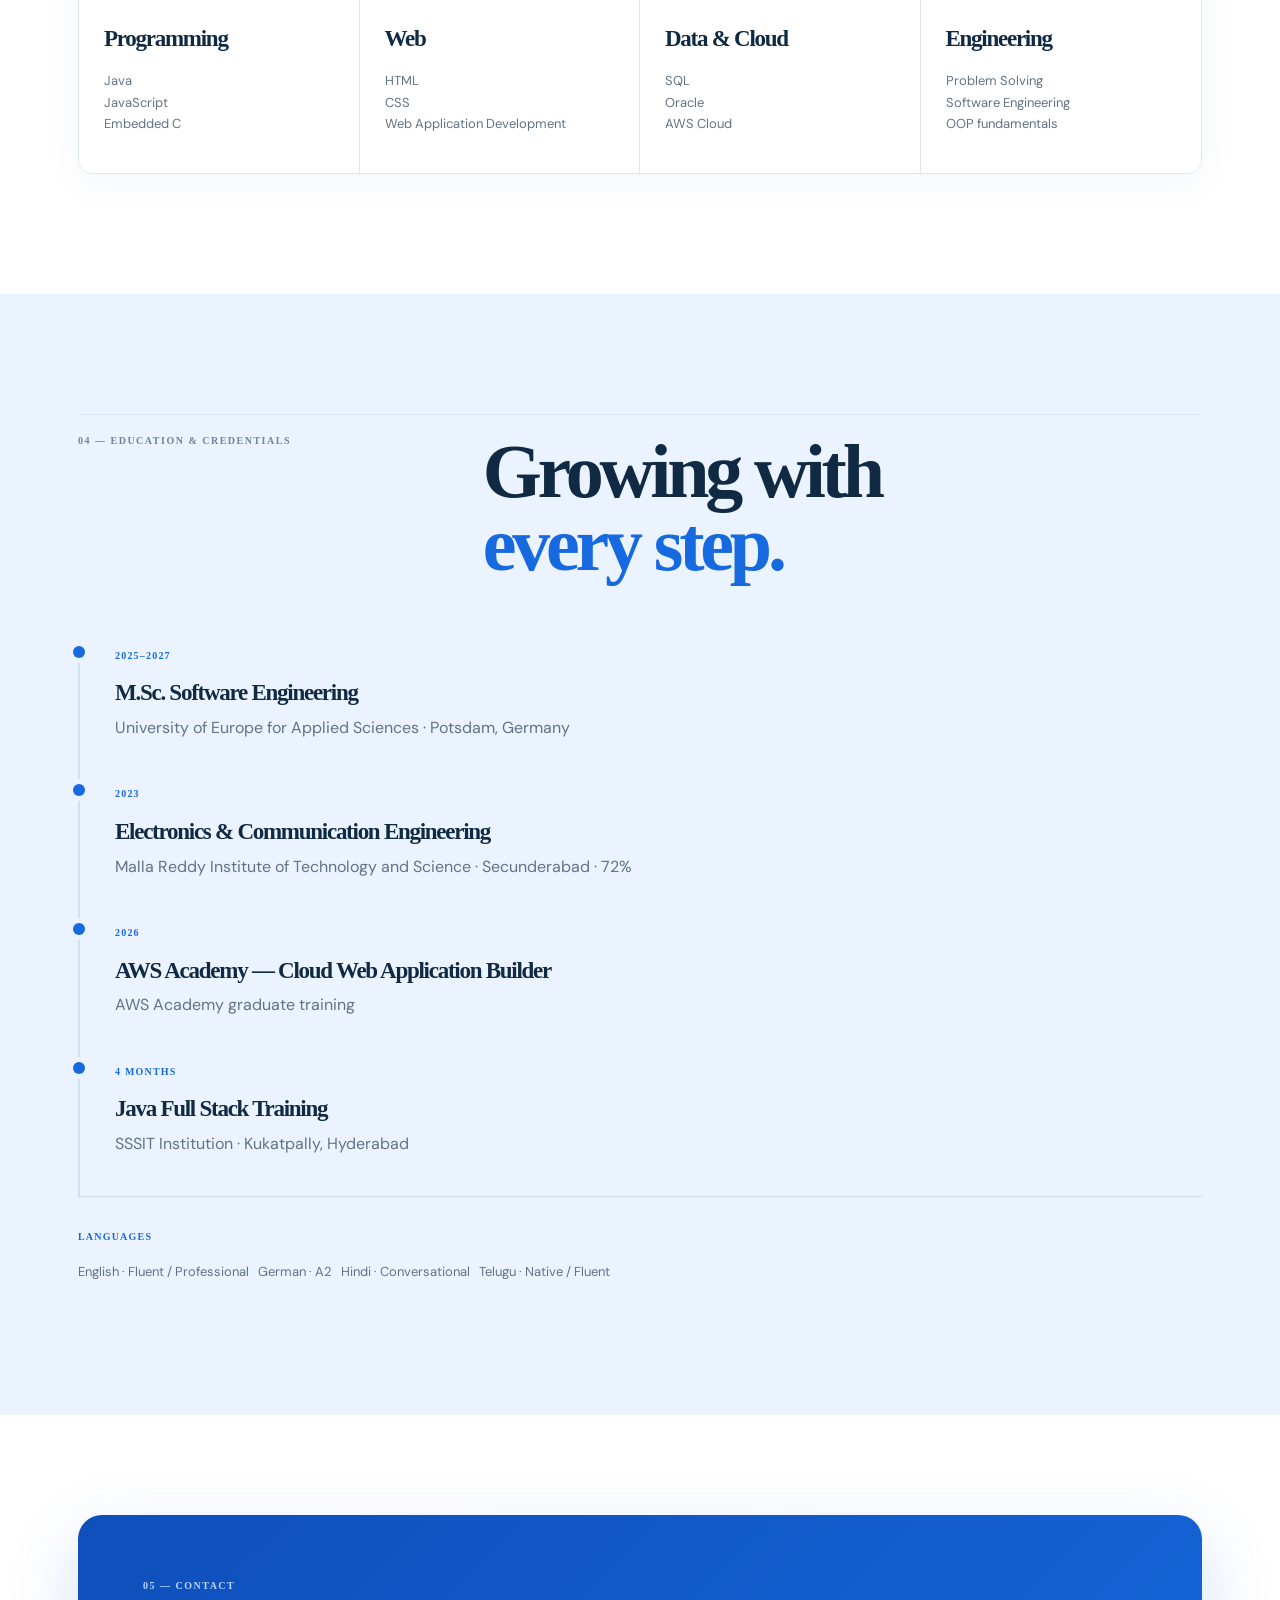
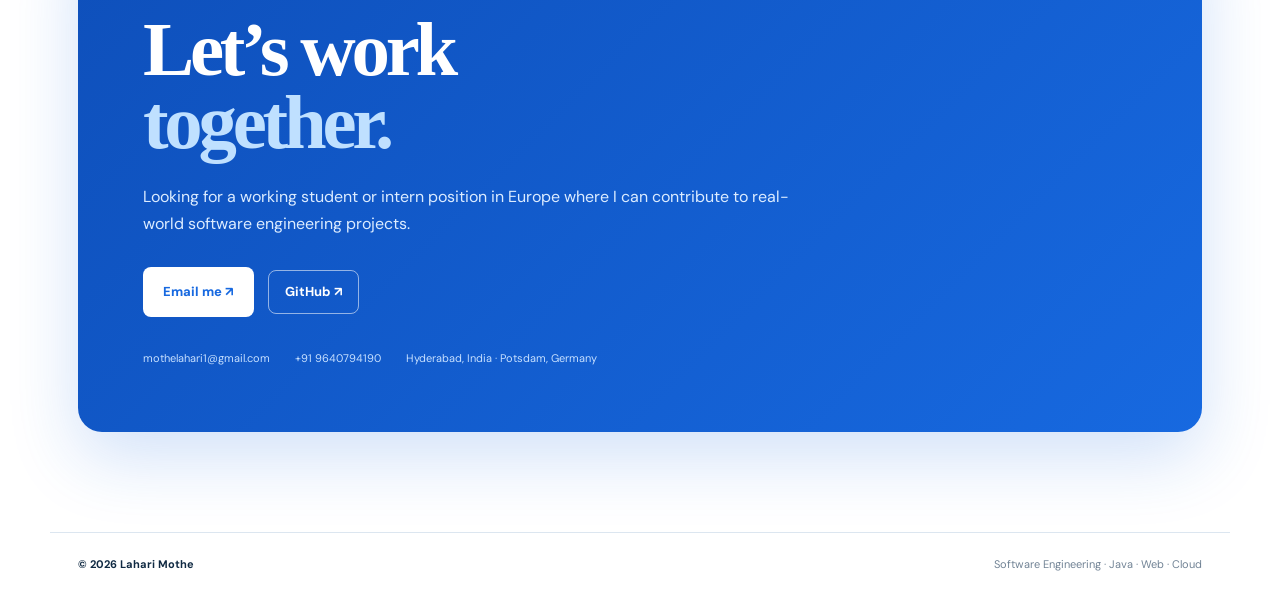
==== commit e7c90774: "Use repository profile.png for portfolio photo" ====
--- a/index.html
+++ b/index.html
@@ -29,7 +29,7 @@
       </div>
       <div class="profile-wrap">
         <div class="profile-frame">
-          <img class="profile-photo" alt="Professional portrait of Lahari Mothe" src="[data-uri]" />
+          <img class="profile-photo" alt="Professional portrait of Lahari Mothe" src="profile.png" />
           <div class="photo-accent"></div>
         </div>
         <div class="profile-badge"><strong>Software Engineer</strong><span>M.Sc. Software Engineering</span></div>
--- a/styles.css
+++ b/styles.css
@@ -1 +1 @@
-:root{--bg:#0b0c0e;--panel:#111317;--text:#f1eee8;--muted:#96979b;--line:#292b30;--accent:#d8ff5f;--max:1180px}*{box-sizing:border-box}html{scroll-behavior:smooth}body{margin:0;background:var(--bg);color:var(--text);font-family:'DM Sans',sans-serif;line-height:1.6}a{color:inherit;text-decoration:none}.noise{position:fixed;inset:0;pointer-events:none;opacity:.035;z-index:10;background-image:url("data:image/svg+xml,%3Csvg viewBox='0 0 180 180' xmlns='http://www.w3.org/2000/svg'%3E%3Cfilter id='n'%3E%3CfeTurbulence type='fractalNoise' baseFrequency='.9' numOctaves='3' stitchTiles='stitch'/%3E%3C/filter%3E%3Crect width='100%25' height='100%25' filter='url(%23n)' opacity='.7'/%3E%3C/svg%3E")}.site-header{max-width:var(--max);margin:auto;padding:28px;display:flex;align-items:center;justify-content:space-between;position:relative;z-index:2}.brand{font:700 28px/1 'Space Grotesk';letter-spacing:-.08em}.brand span{color:var(--accent)}.nav{display:flex;gap:26px;color:#b7b7ba;font-size:13px}.nav a:hover,.header-link:hover,.text-link:hover{color:var(--accent)}.header-link{font-size:14px}.section-shell{max-width:var(--max);margin:auto;padding-left:28px;padding-right:28px}.hero{min-height:calc(100vh - 82px);display:grid;grid-template-columns:1.15fr .85fr;align-items:center;gap:80px;padding-top:70px;padding-bottom:100px}.eyebrow{font:600 11px/1.2 'Space Grotesk';letter-spacing:.17em;color:var(--muted);margin:0 0 28px}h1,h2,h3{font-family:'Space Grotesk';letter-spacing:-.055em;margin:0}h1{font-size:clamp(60px,8vw,112px);line-height:.91}h1 em,h2 em{color:var(--accent);font-style:normal}.hero-text{max-width:620px;margin:34px 0 0;color:var(--muted);font-size:17px}.hero-text strong{color:var(--text)}.hero-actions{display:flex;align-items:center;gap:28px;margin-top:38px;flex-wrap:wrap}.button{display:inline-flex;gap:25px;align-items:center;padding:15px 20px;font-weight:700;font-size:14px;transition:transform .2s ease}.button:hover{transform:translateY(-2px)}.button-primary{background:var(--accent);color:#0b0c0e}.text-link{color:#c5c5c7;font-size:14px;font-weight:600}.availability{display:flex;align-items:center;gap:10px;margin-top:25px;color:#aeb0b4;font-size:12px}.availability span{width:7px;height:7px;border-radius:50%;background:var(--accent);box-shadow:0 0 12px rgba(216,255,95,.7)}.hero-card{aspect-ratio:1;max-width:480px;justify-self:end;position:relative;overflow:hidden;background:#101216;border:1px solid var(--line)}.card-grid{position:absolute;inset:0;background-image:linear-gradient(var(--line) 1px,transparent 1px),linear-gradient(90deg,var(--line) 1px,transparent 1px);background-size:44px 44px;opacity:.5}.orb{width:58%;aspect-ratio:1;border-radius:50%;position:absolute;left:21%;top:18%;background:radial-gradient(circle at 35% 30%,#f4ffb4 0 7%,var(--accent) 18%,#738a20 55%,transparent 72%);box-shadow:0 0 80px rgba(216,255,95,.18)}.card-label{position:absolute;left:24px;bottom:20px;font:700 12px/1.3 'Space Grotesk';letter-spacing:.12em}.card-label span{color:var(--muted);font-size:8px}.section{padding-top:130px;padding-bottom:130px}.section-heading{display:grid;grid-template-columns:.7fr 1.3fr;align-items:start;border-top:1px solid var(--line);padding-top:22px}.section-heading h2,.about h2,.contact h2{font-size:clamp(48px,6vw,82px);line-height:.96}.projects{margin-top:72px;border-top:1px solid var(--line)}.project{display:grid;grid-template-columns:70px 1fr 40px;gap:25px;padding:38px 0;border-bottom:1px solid var(--line);transition:padding .25s ease}.project:hover{padding-left:12px;padding-right:12px}.project-index{color:var(--muted);font:500 12px 'Space Grotesk'}.project-type{color:var(--muted);font-size:10px;letter-spacing:.16em;margin:0 0 8px}.project h3{font-size:34px}.project p:not(.project-type){max-width:720px;color:var(--muted);margin:10px 0 18px}.project-arrow{font-size:25px;color:var(--accent);align-self:center;text-align:right}.tags{display:flex;gap:7px;flex-wrap:wrap}.tags span{border:1px solid var(--line);color:#b8b9bd;padding:5px 9px;font-size:9px;letter-spacing:.1em}.about{display:grid;grid-template-columns:.8fr 1.2fr;gap:100px;border-top:1px solid var(--line)}.about-copy{padding-top:4px;max-width:700px}.about-copy>p{color:var(--muted);font-size:18px;margin:0 0 24px}.about-copy strong{color:var(--text)}.education{margin-top:50px;border-top:1px solid var(--line)}.education div{display:grid;grid-template-columns:100px 1fr;padding:18px 0;border-bottom:1px solid var(--line);gap:18px}.education span,.credential-list>div>span{color:var(--muted);font-size:11px}.education strong,.credential-list h3{font-family:'Space Grotesk';font-size:15px}.education small{grid-column:2;color:var(--muted);margin-top:-12px}.skills{border-top:1px solid var(--line)}.skill-grid{display:grid;grid-template-columns:repeat(4,1fr);margin-top:70px;border-top:1px solid var(--line);border-left:1px solid var(--line)}.skill-grid>div{min-height:220px;padding:22px;border-right:1px solid var(--line);border-bottom:1px solid var(--line)}.skill-grid span{font:500 11px 'Space Grotesk';color:var(--muted)}.skill-grid h3{font-size:25px;margin-top:55px}.skill-grid p{color:var(--muted);font-size:14px}.languages{margin-top:50px}.languages p:last-child{color:var(--muted)}.languages strong{color:var(--text)}.credentials{border-top:1px solid var(--line)}.credential-list{margin-top:70px;border-top:1px solid var(--line)}.credential-list>div{display:grid;grid-template-columns:110px 1fr;gap:25px;padding:28px 0;border-bottom:1px solid var(--line)}.credential-list h3{font-size:24px;margin:0 0 5px}.credential-list p{color:var(--muted);margin:0;max-width:650px}.interests{margin-top:55px}.interests p:last-child{font-size:18px;color:var(--muted)}.contact{border-top:1px solid var(--line)}.contact h2{margin-bottom:25px}.contact>p:not(.eyebrow){color:var(--muted);max-width:600px;margin-bottom:30px}.contact-links{display:flex;gap:25px;align-items:center;flex-wrap:wrap}.location{font-size:12px!important;margin-top:28px!important}.footer{border-top:1px solid var(--line);padding-top:22px;padding-bottom:32px;display:flex;justify-content:space-between;color:#707176;font-size:11px;letter-spacing:.06em}@media(max-width:900px){.nav{display:none}.hero{grid-template-columns:1fr;gap:55px;padding-top:45px}.hero-card{justify-self:start;width:min(100%,430px)}.section-heading,.about{grid-template-columns:1fr;gap:35px}.section{padding-top:90px;padding-bottom:90px}.project{grid-template-columns:38px 1fr 25px;gap:10px}.project h3{font-size:27px}.skill-grid{grid-template-columns:1fr 1fr}.footer{flex-direction:column;gap:8px}}@media(max-width:480px){.site-header,.section-shell{padding-left:20px;padding-right:20px}h1{font-size:55px}.hero-text{font-size:15px}.hero-card{width:100%}.section-heading h2,.about h2,.contact h2{font-size:47px}.skill-grid{grid-template-columns:1fr}.education div,.credential-list>div{grid-template-columns:1fr}.education small{grid-column:1;margin-top:-10px}}
+:root{--navy:#102a43;--blue:#1769e0;--blue2:#2f80ed;--sky:#eaf3ff;--ink:#172b3a;--muted:#617385;--line:#dce6f0;--white:#fff;--max:1180px}*{box-sizing:border-box}html{scroll-behavior:smooth}body{margin:0;background:#fff;color:var(--ink);font-family:'DM Sans',sans-serif;line-height:1.65}a{color:inherit;text-decoration:none}.site-header{position:sticky;top:0;z-index:20;background:rgba(255,255,255,.94);backdrop-filter:blur(16px);border-bottom:1px solid rgba(220,230,240,.8);max-width:none;padding:20px max(28px,calc((100vw - var(--max))/2 + 28px));display:flex;align-items:center;justify-content:space-between}.brand{font:800 23px/1 'Manrope';letter-spacing:-.04em;color:var(--navy)}.brand span{color:var(--blue)}.nav{display:flex;gap:28px;color:#536779;font-size:13px;font-weight:600}.nav a:hover{color:var(--blue)}.nav-button,.outline-button{border:1px solid #cbd9e8;padding:10px 16px;border-radius:8px;color:var(--navy);font-weight:700;font-size:13px}.nav-button:hover,.outline-button:hover{border-color:var(--blue);color:var(--blue)}.section-shell{max-width:var(--max);margin:auto;padding-left:28px;padding-right:28px}.hero{min-height:calc(100vh - 70px);display:grid;grid-template-columns:1.05fr .95fr;align-items:center;gap:70px;padding-top:70px;padding-bottom:90px;background:linear-gradient(120deg,#fff 50%,#f3f8ff 100%)}.status{display:inline-flex;align-items:center;gap:9px;background:#edf7f1;color:#27744b;border:1px solid #cdebd9;padding:8px 12px;border-radius:999px;font-size:10px;font-weight:800;letter-spacing:.08em;margin-bottom:25px}.status span{width:7px;height:7px;background:#36a269;border-radius:50%}.eyebrow{font:700 10px/1.2 'Manrope';letter-spacing:.15em;color:#718395;margin:0 0 22px}h1,h2,h3{font-family:'Manrope';letter-spacing:-.055em;margin:0;color:var(--navy)}h1{font-size:clamp(65px,8vw,108px);line-height:.88}h1 span,h2 span{color:var(--blue)}.hero-role{font:700 clamp(22px,2.5vw,32px)/1.22 'Manrope';letter-spacing:-.04em;max-width:650px;margin:30px 0 18px;color:var(--navy)}.hero-role strong{color:var(--blue)}.hero-text{max-width:650px;color:var(--muted);font-size:16px;margin:0}.hero-actions{display:flex;align-items:center;gap:22px;flex-wrap:wrap;margin-top:32px}.button{display:inline-flex;align-items:center;gap:28px;padding:14px 20px;border-radius:8px;font-weight:800;font-size:13px;transition:.2s}.button:hover{transform:translateY(-2px)}.button-primary{background:var(--blue);color:#fff;box-shadow:0 8px 22px rgba(23,105,224,.18)}.text-link{font-size:13px;font-weight:700;color:#486176}.text-link:hover{color:var(--blue)}.quick-info{display:flex;gap:12px;align-items:center;margin-top:35px;color:#718395;font-size:11px;font-weight:700}.quick-info i{height:3px;width:3px;border-radius:50%;background:#a9bbce}.profile-wrap{position:relative;justify-self:end;width:min(100%,480px)}.profile-frame{position:relative;border-radius:28px;padding:12px;background:#fff;box-shadow:0 25px 65px rgba(31,73,125,.16);border:1px solid #dbe8f6}.profile-photo{display:block;width:100%;aspect-ratio:4/5;object-fit:cover;object-position:center 24%;border-radius:20px;background:#edf4fb}.photo-accent{position:absolute;right:-18px;bottom:25px;width:95px;height:95px;border-radius:20px;background:linear-gradient(135deg,var(--blue),#76b4ff);z-index:-1}.profile-badge{position:absolute;left:-35px;bottom:42px;background:#fff;border:1px solid #dbe6f1;border-radius:14px;padding:14px 18px;box-shadow:0 15px 40px rgba(31,73,125,.13);display:flex;flex-direction:column}.profile-badge strong{font:800 13px 'Manrope';color:var(--navy)}.profile-badge span{font-size:10px;color:var(--muted)}.section{padding-top:120px;padding-bottom:120px}.section-heading{display:grid;grid-template-columns:.72fr 1.28fr;align-items:start;border-top:1px solid var(--line);padding-top:20px}.section-heading h2{font-size:clamp(48px,6vw,76px);line-height:.96}.about-grid{display:grid;grid-template-columns:1fr 1fr;gap:70px;margin-top:60px;max-width:950px;margin-left:auto}.about-grid p{font-size:17px;color:var(--muted);margin:0}.about-grid strong{color:var(--navy)}.light-section{background:var(--sky);max-width:none;padding-left:max(28px,calc((100vw - var(--max))/2 + 28px));padding-right:max(28px,calc((100vw - var(--max))/2 + 28px))}.projects{margin-top:60px;border-top:1px solid #cbdced}.project{display:grid;grid-template-columns:70px 1fr;gap:25px;padding:38px 0;border-bottom:1px solid #cbdced}.project-number{font:800 13px 'Manrope';color:var(--blue)}.project-type{font:800 10px 'Manrope';letter-spacing:.14em;color:#718395;margin:0 0 8px}.project h3{font-size:30px}.project p:not(.project-type){max-width:750px;color:var(--muted);margin:10px 0 18px}.tags{display:flex;gap:7px;flex-wrap:wrap}.tags span{background:#fff;border:1px solid #d5e2ef;border-radius:5px;color:#51687c;padding:5px 9px;font-size:9px;letter-spacing:.08em;font-weight:700}.skill-grid{display:grid;grid-template-columns:repeat(4,1fr);margin-top:60px;border:1px solid var(--line);border-radius:14px;overflow:hidden;box-shadow:0 10px 35px rgba(31,73,125,.05)}.skill-grid>div{min-height:220px;padding:25px;border-right:1px solid var(--line);background:#fff}.skill-grid>div:last-child{border-right:0}.skill-grid b{font:700 10px 'Manrope';color:var(--blue)}.skill-grid h3{font-size:23px;margin-top:45px}.skill-grid p{font-size:13px;color:var(--muted)}.timeline{margin-top:60px;border-left:2px solid #cfe0f3;padding-left:35px;max-width:850px}.timeline>div{position:relative;padding:0 0 38px}.timeline>div:before{content:'';position:absolute;left:-42px;top:5px;width:12px;height:12px;border-radius:50%;background:var(--blue);box-shadow:0 0 0 5px var(--sky)}.timeline span,.languages>span{font:800 10px 'Manrope';letter-spacing:.12em;color:var(--blue)}.timeline h3{font-size:23px;margin:7px 0 3px}.timeline p{color:var(--muted);margin:0}.languages{border-top:1px solid #cbdced;padding-top:25px}.languages p{color:var(--muted);font-size:13px}.contact{padding-top:100px;padding-bottom:100px}.contact-card{background:linear-gradient(135deg,#0e4fba,#1769e0);color:#fff;border-radius:24px;padding:65px;box-shadow:0 25px 70px rgba(23,105,224,.2)}.contact-card h2{color:#fff;font-size:clamp(48px,6vw,78px);line-height:.95}.contact-card h2 span{color:#bfe0ff}.contact-card>p:not(.eyebrow){max-width:650px;color:#dcecff;margin:24px 0 30px}.contact-card .eyebrow{color:#b8d8ff}.contact-links{display:flex;gap:14px;align-items:center;flex-wrap:wrap}.contact-card .button-primary{background:#fff;color:var(--blue);box-shadow:none}.contact-card .outline-button{border-color:rgba(255,255,255,.55);color:#fff}.contact-details{display:flex;gap:25px;flex-wrap:wrap;margin-top:32px;color:#c7e0ff;font-size:11px}.footer{border-top:1px solid var(--line);padding-top:22px;padding-bottom:30px;display:flex;justify-content:space-between;color:#718395;font-size:11px}.footer span:first-child{font-weight:700;color:var(--navy)}@media(max-width:900px){.nav{display:none}.hero{grid-template-columns:1fr;gap:55px;padding-top:55px}.profile-wrap{justify-self:start;width:min(100%,440px)}.profile-badge{left:15px}.section-heading,.about-grid{grid-template-columns:1fr;gap:30px}.skill-grid{grid-template-columns:1fr 1fr}.skill-grid>div:nth-child(2){border-right:0}.skill-grid>div{border-bottom:1px solid var(--line)}.light-section{padding-left:28px;padding-right:28px}}@media(max-width:560px){.site-header{padding:17px 20px}.nav-button{padding:8px 11px}.section-shell{padding-left:20px;padding-right:20px}.hero{padding-top:45px}.hero-role{font-size:21px}.quick-info{flex-wrap:wrap}.profile-wrap{width:100%}.profile-badge{left:8px;bottom:25px}.section{padding-top:80px;padding-bottom:80px}.section-heading h2{font-size:47px}.skill-grid{grid-template-columns:1fr}.skill-grid>div{border-right:0}.project{grid-template-columns:35px 1fr;gap:12px}.project h3{font-size:25px}.contact-card{padding:35px 25px;border-radius:18px}.contact-details{flex-direction:column;gap:8px}.footer{flex-direction:column;gap:8px}}
